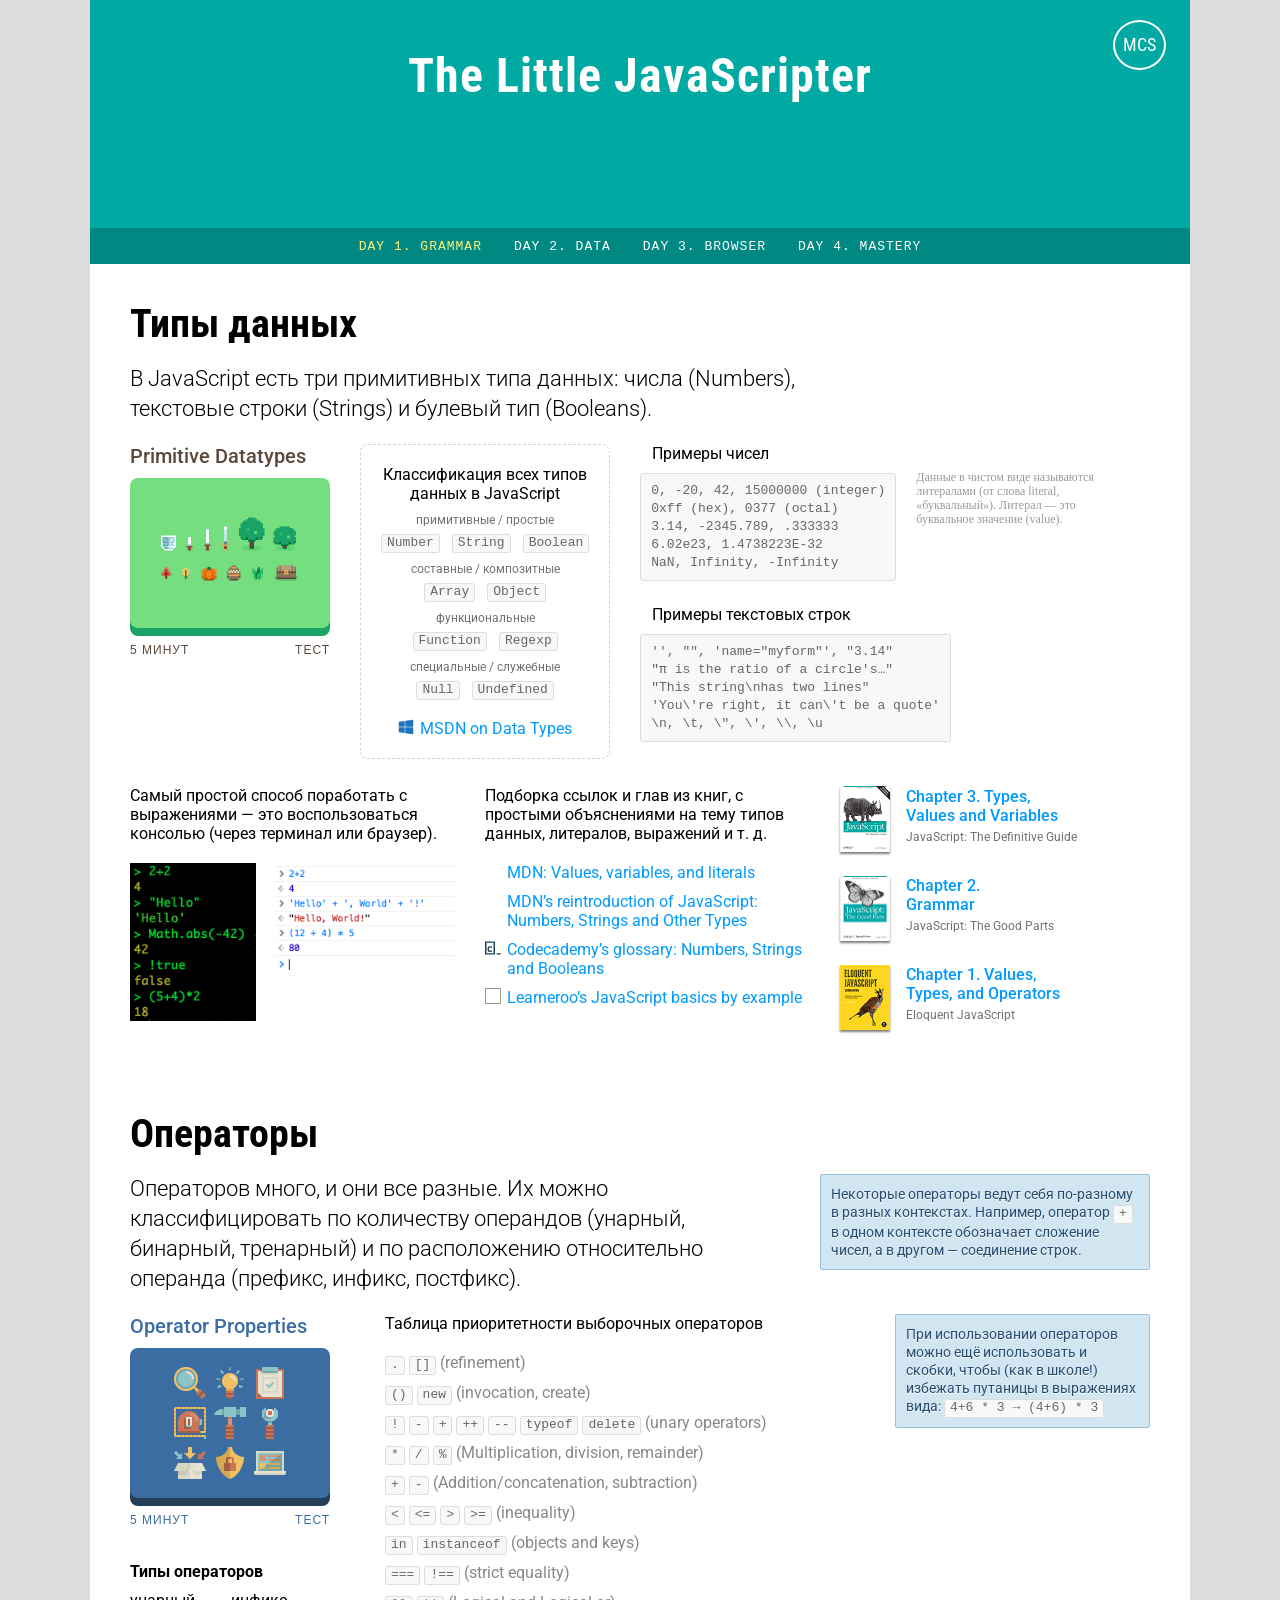
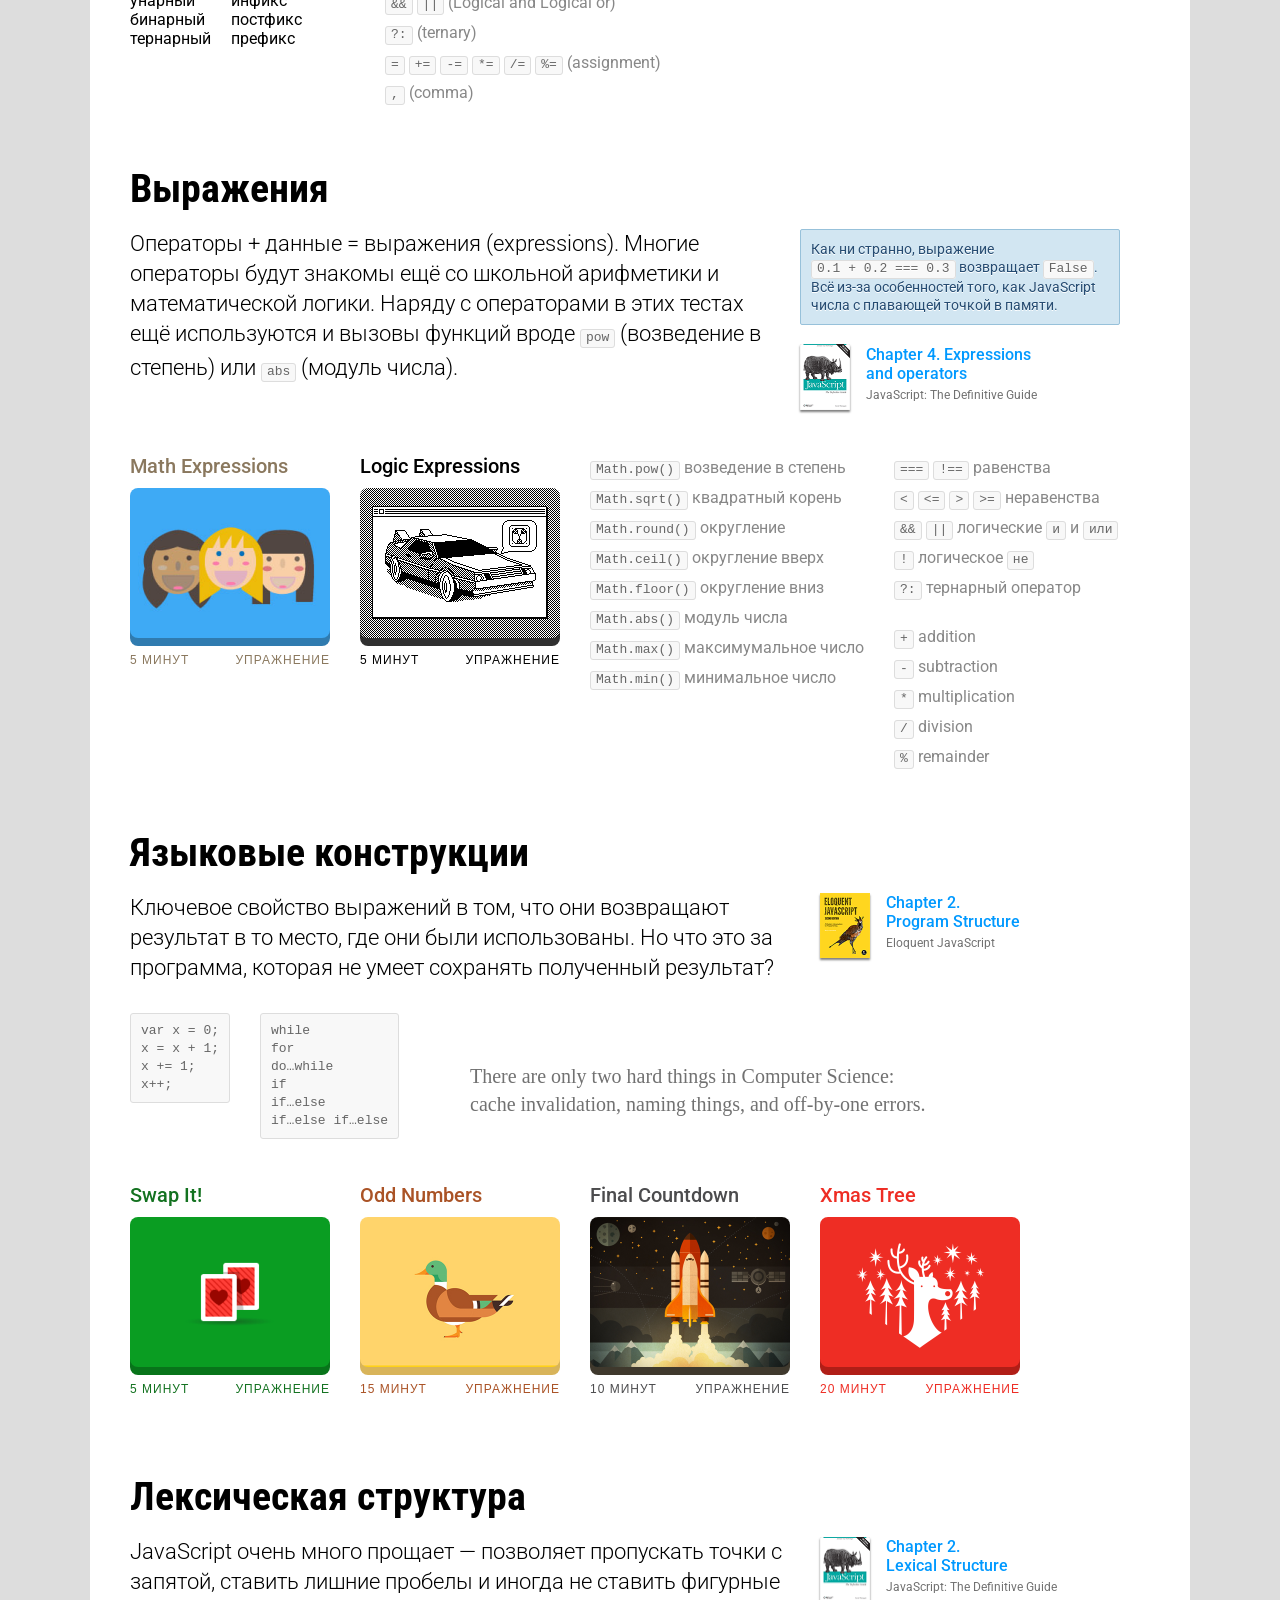
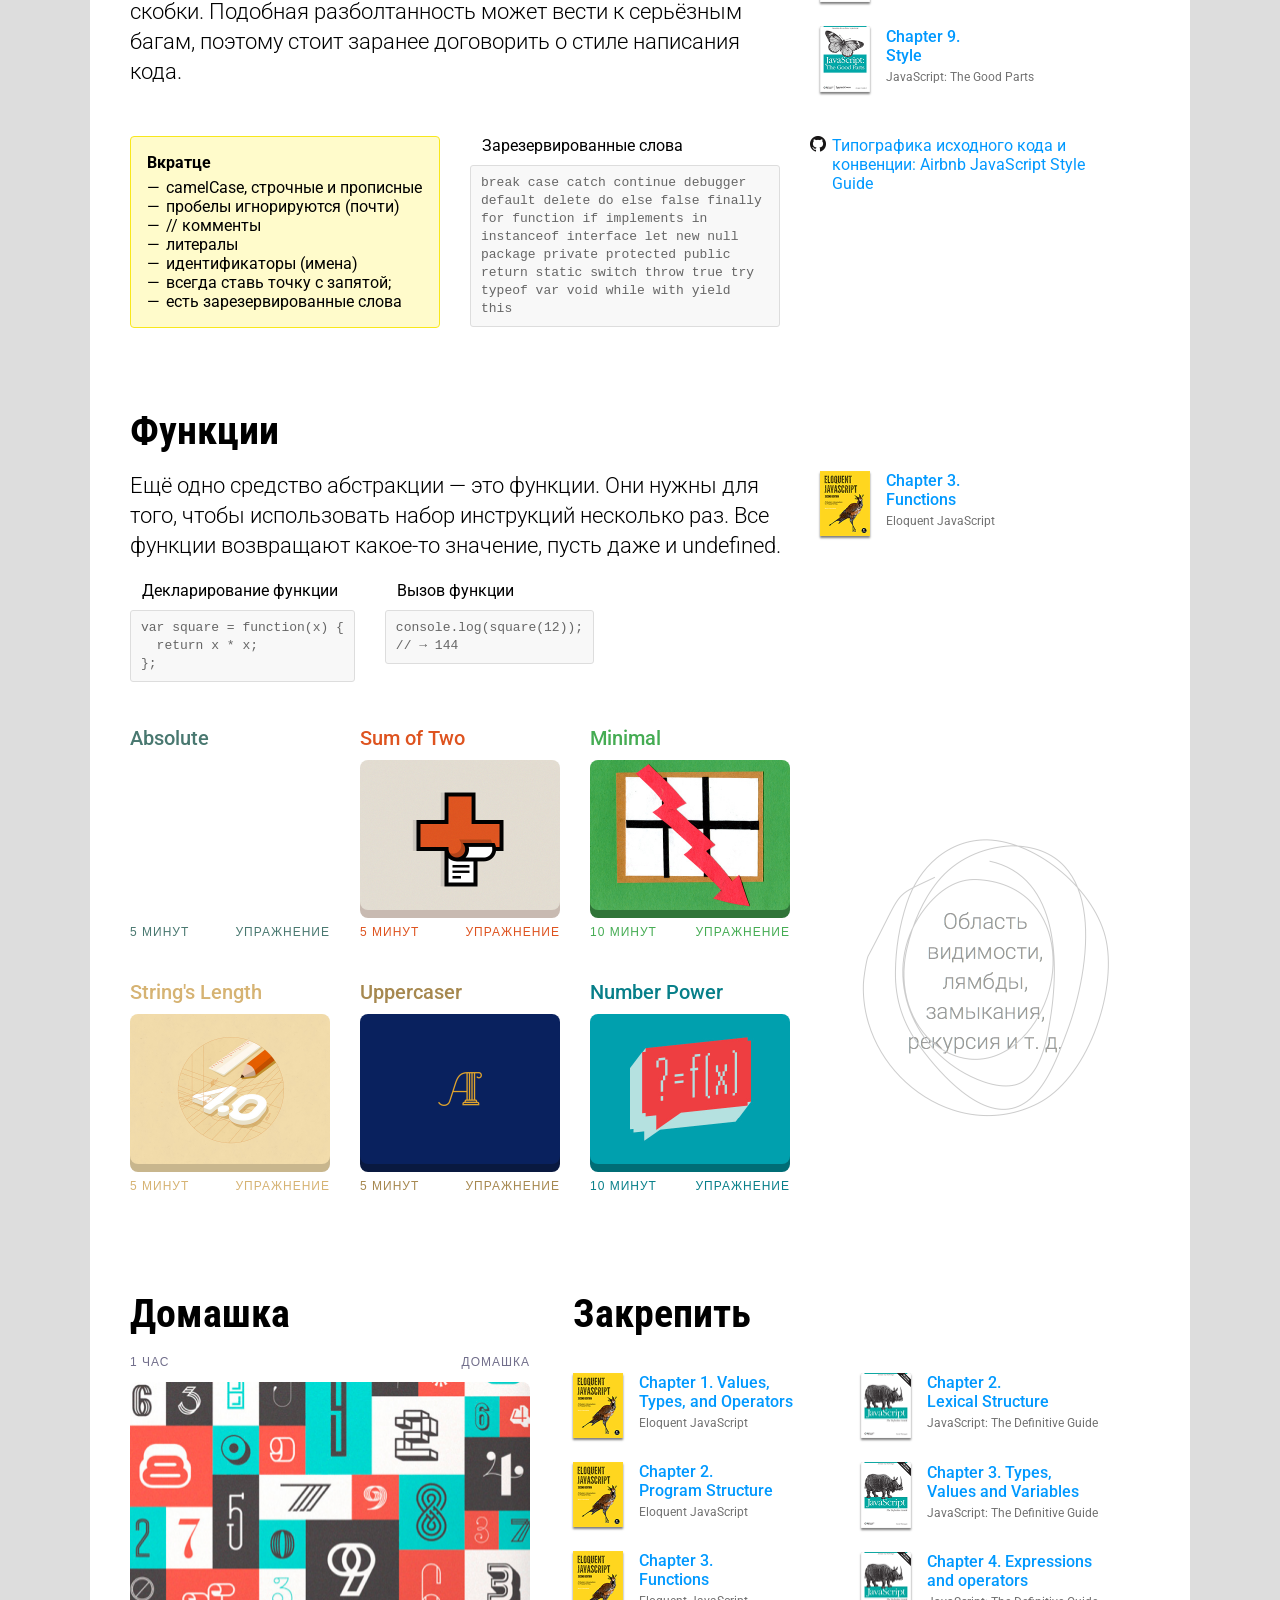
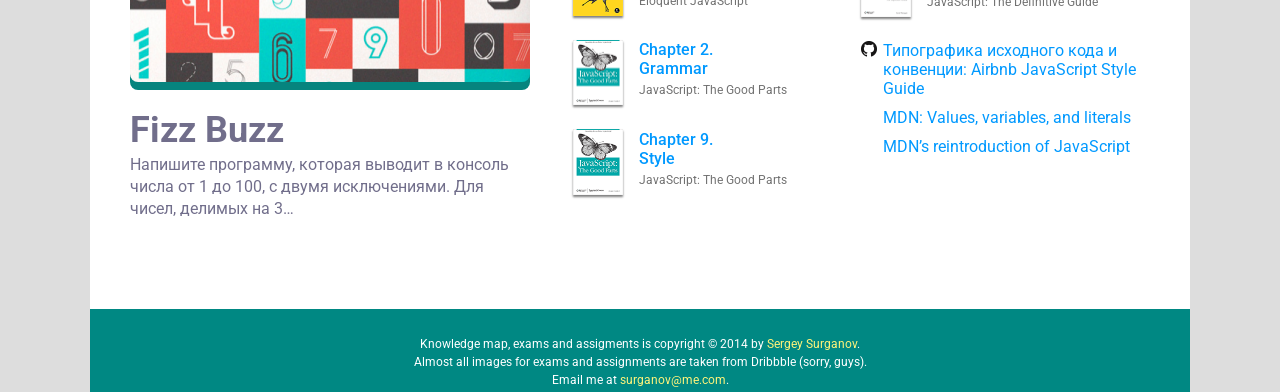
==== day1.html @ 8e21d02e "Restore The Little JavaScripter from the Wayback Machine Pages day1-day4 and links from the latest f" ====
<!DOCTYPE html><html><head><meta charset="utf-8"><title>Day 1. Grammar</title><link href="https://fonts.googleapis.com/css?family=Roboto:400,100,100italic,300,300italic,400italic,500italic,500,700,700italic,900,900italic&amp;subset=latin,cyrillic" rel="stylesheet" type="text/css"><link href="https://fonts.googleapis.com/css?family=Roboto+Condensed:700&amp;subset=latin,cyrillic" rel="stylesheet" type="text/css"><link rel="icon" type="image/png" href="images/favicon-32x32.png" sizes="32x32"><link rel="icon" type="image/png" href="images/favicon-16x16.png" sizes="16x16"><script src="javascripts/jquery-2.1.1.min.js"></script><script ></script><link rel="stylesheet" href="stylesheets/day.css"><link rel="stylesheet" href="stylesheets/day1.css"><link rel="stylesheet" href="stylesheets/restore.css"></head><body><header><div class="littlejs-logo littlejs-logo--text">The Little JavaScripter</div><a href="http://moscoding.ru" target="_blank"><span class="mcs-logo mcs-logo--text">MCS</span></a><nav><ul><li class="selected-day">Day 1. Grammar</li><li><a href="day2.html">Day 2. Data</a></li><li><a href="day3.html">Day 3. Browser</a></li><li><a href="day4.html">Day 4. Mastery</a></li></ul></nav></header><section><div class="flexrow"><div class="section-header">Типы данных</div></div><div class="flexrow"><div class="flex3 section-description">В JavaScript есть три примитивных типа данных: числа (Numbers), текстовые строки (Strings) и булевый тип (Booleans).</div><div class="flex1"></div></div><div class="flexrow"><div class="block"><div class="exam"><h1 style="color: #5B483B">Primitive Datatypes</h1><a ><img src="images/day1/exercises/primitive-datatypes.png" width="200" height="150" style="box-shadow: 0px 8px 0px 0px #1AA367;"/></a><div style="color: #5B483B" class="details"><div class="time">5 минут</div><div class="type">Тест</div></div></div></div><div class="block"><div class="chart"><h1>Классификация всех типов<br>данных в JavaScript</h1><h2>примитивные / простые</h2><ul><li><code>Number</code></li><li><code>String</code></li><li><code>Boolean</code></li></ul><h2>составные / композитные</h2><ul><li><code>Array</code></li><li><code>Object</code></li></ul><h2>функциональные</h2><ul><li><code>Function</code></li><li><code>Regexp</code></li></ul><h2>специальные / служебные</h2><ul><li><code>Null</code></li><li><code>Undefined</code></li></ul><div class="link"><a href="http://msdn.microsoft.com/en-us/library/ie/7wkd9z69(v=vs.94).aspx">MSDN on Data Types</a><img src="images/day1/msdn-favicon.png"/></div></div></div><div class="block literals"><div class="code"><h1>Примеры чисел</h1><pre lang="js">0, -20, 42, 15000000 (integer)
0xff (hex), 0377 (octal)
3.14, -2345.789, .333333
6.02e23, 1.4738223E-32
NaN, Infinity, -Infinity
</pre></div><div class="note">Данные в чистом виде называются литералами (от слова literal, «буквальный»). Литерал — это буквальное значение (value).</div><div class="code clear"><h1>Примеры текстовых строк</h1><pre lang="js">'', "", 'name="myform"', "3.14"
"π is the ratio of a circle's…"
"This string\nhas two lines"
'You\'re right, it can\'t be a quote'
\n, \t, \", \', \\, \u
</pre></div></div></div><div class="flexrow"><div class="flexblock images"><p>Самый простой способ поработать с выражениями — это воспользоваться консолью (через терминал или браузер).</p><img src="images/day1/console-and-terminal.png" alt="terminal" width="100%"></div><div class="flexblock links"><p>Подборка ссылок и глав из книг, с простыми объяснениями на тему типов данных, литералов, выражений и т. д.</p><ul><li><div class="link"><a href="https://developer.mozilla.org/en-US/docs/Web/JavaScript/Guide/Values,_variables,_and_literals">MDN: Values, variables, and literals</a><img /></div></li><li><div class="link"><a href="https://developer.mozilla.org/en-US/docs/Web/JavaScript/A_re-introduction_to_JavaScript">MDN’s reintroduction of JavaScript: Numbers, Strings and Other Types</a><img /></div></li><li><div class="link"><a href="http://www.codecademy.com/glossary/javascript">Codecademy’s glossary: Numbers, Strings and Booleans</a><img src="images/day1/codecademy-favicon.png"/></div></li><li><div class="link"><a href="https://www.learneroo.com/modules/64/nodes/350">Learneroo’s JavaScript basics by example</a><img src="images/no-favicon.png"/></div></li></ul></div><div class="flexblock"><div class="books"><div class="book"><div class="book-img"><img src="images/day1/definitive-guide.png" alt="JavaScript: The Definitive Guide" width="50"/></div><div class="book-details"><a href="https://www.oreilly.com/library/view/javascript-the-definitive/9781449393854/"><h1>Chapter 3. Types,<br>Values and Variables</h1></a><h2>JavaScript: The Definitive Guide</h2></div></div><div class="book"><div class="book-img"><img src="images/day1/good-parts.png" alt="JavaScript: The Good Parts" width="50"/></div><div class="book-details"><a href="https://www.oreilly.com/library/view/javascript-the-good/9780596517748/"><h1>Chapter 2.<br>Grammar</h1></a><h2>JavaScript: The Good Parts</h2></div></div><div class="book"><div class="book-img"><img src="images/day1/eloquent-javascript.png" alt="Eloquent JavaScript" width="50"/></div><div class="book-details"><a href="http://eloquentjavascript.net/01_values.html"><h1>Chapter 1. Values,<br>Types, and Operators</h1></a><h2>Eloquent JavaScript</h2></div></div></div></div></div></section><section><div class="flexrow"><div class="section-header">Операторы</div></div><div class="flexrow"><div class="flexblock flex2"><div class="section-description">Операторов много, и они все разные. Их можно классифицировать по количеству операндов (унарный, бинарный, тренарный) и по расположению относительно операнда (префикс, инфикс, постфикс).</div></div><div class="flex1"><div class="tip"><p>Некоторые операторы ведут себя по-разному в разных контекстах. Например, оператор <code>+</code>  в одном контексте обозначает сложение чисел, а в другом — соединение строк.</p></div></div></div><div class="flexrow"><div class="flex1"><div class="exam"><h1 style="color: #3C6DA2">Operator Properties</h1><a ><img src="images/day1/exercises/operator-properties.png" width="200" height="150" style="box-shadow: 0px 8px 0px 0px #253D58;"/></a><div style="color: #3C6DA2" class="details"><div class="time">5 минут</div><div class="type">Тест</div></div></div><div class="operators-types"><h1>Типы операторов</h1><ul><li>унарный</li><li>бинарный</li><li>тернарный</li></ul><ul><li>инфикс</li><li>постфикс</li><li>префикс</li></ul></div></div><div class="flex2"><div class="precedence-table"><h1>Таблица приоритетности выборочных операторов</h1><ul><li><code>.</code> <code>[]</code> (refinement)</li><li><code>()</code> <code>new</code> (invocation, create)</li><li><code>!</code> <code>-</code> <code>+</code> <code>++</code> <code>--</code> <code>typeof</code> <code>delete</code> (unary operators)</li><li><code>*</code> <code>/</code> <code>%</code> (Multiplication, division, remainder)</li><li><code>+</code> <code>-</code> (Addition/concatenation, subtraction)</li><li><code><</code> <code><=</code> <code>></code> <code>>=</code> (inequality)</li><li><code>in</code> <code>instanceof</code> (objects and keys)</li><li><code>===</code> <code>!==</code> (strict equality)</li><li><code>&&</code> <code>||</code> (Logical and Logical or)</li><li><code>?:</code> (ternary)</li><li><code>=</code> <code>+=</code> <code>-=</code> <code>*=</code> <code>/=</code> <code>%=</code> (assignment)</li><li><code>,</code> (comma)</li></ul></div></div><div class="flex1"><div class="tip"><p>При использовании операторов можно ещё использовать и скобки, чтобы (как в школе!) избежать путаницы в выражениях вида: <code>4+6 * 3 → (4+6) * 3</code></p></div></div></div></section><section><div class="flexrow"><div class="section-header">Выражения</div></div><div class="flexrow"><div class="flexblock flex2 section-description">Операторы + данные = выражения (expressions). Многие операторы будут знакомы ещё со школьной арифметики и математической логики. Наряду с операторами в этих тестах ещё используются и вызовы функций вроде <code>pow</code> (возведение в степень) или <code>abs</code> (модуль числа).</div><div class="flexblock flex1"><div class="tip"><p>Как ни странно, выражение <code>0.1 + 0.2 === 0.3</code> возвращает <code>False</code>. Всё из-за особенностей того, как JavaScript числа с плавающей точкой в памяти.</p></div><br><div class="book"><div class="book-img"><img src="images/day1/definitive-guide.png" alt="JavaScript: The Definitive Guide" width="50"/></div><div class="book-details"><a href="https://www.oreilly.com/library/view/javascript-the-definitive/9781449393854/"><h1>Chapter 4. Expressions<br>and operators</h1></a><h2>JavaScript: The Definitive Guide</h2></div></div></div></div><div class="flexrow"><div class="flexblock"><div class="flexrow"><div class="exam flexblock"><h1 style="color: #8A785E">Math Expressions</h1><a ><img src="images/day1/exercises/math-expressions.png" width="200" height="150" style="box-shadow: 0px 8px 0px 0px #307BAF;"/></a><div style="color: #8A785E" class="details"><div class="time">5 минут</div><div class="type">Упражнение</div></div></div><div class="exam"><h1 style="color: #000000">Logic Expressions</h1><a ><img src="images/day1/exercises/logic-expressions.jpg" width="200" height="150" style="box-shadow: 0px 8px 0px 0px #303030;"/></a><div style="color: #000000" class="details"><div class="time">5 минут</div><div class="type">Упражнение</div></div></div></div></div><div class="flexblock"><ul class="precedence-table"><li><code>Math.pow()</code> возведение в степень</li><li><code>Math.sqrt()</code> квадратный корень</li><li><code>Math.round()</code> округление</li><li><code>Math.ceil()</code> округление вверх</li><li><code>Math.floor()</code> округление вниз</li><li><code>Math.abs()</code> модуль числа</li><li><code>Math.max()</code> максимумальное число</li><li><code>Math.min()</code> минимальное число</li></ul></div><div class="flexblock"><ul class="precedence-table"><li><code>===</code> <code>!==</code> равенства</li><li><code><</code> <code><=</code> <code>></code> <code>>=</code> неравенства</li><li><code>&&</code> <code>||</code> логические <code>и</code> и <code>или</code> </li><li><code>!</code> логическое <code>не</code></li><li><code>?:</code> тернарный оператор</li></ul><br><ul class="precedence-table"><li><code>+</code> addition</li><li><code>-</code> subtraction</li><li><code>*</code> multiplication</li><li><code>/</code> division</li><li><code>%</code> remainder</li></ul></div></div></section><section><div class="flexrow"><div class="section-header">Языковые конструкции</div></div><div class="flexrow"><div class="flex2 flexblock section-description">Ключевое свойство выражений в том, что они возвращают результат в то место, где они были использованы. Но что это за программа, которая не умеет сохранять полученный результат?</div><div class="flex1"><div class="book"><div class="book-img"><img src="images/day1/eloquent-javascript.png" alt="Eloquent JavaScript" width="50"/></div><div class="book-details"><a href="http://eloquentjavascript.net/02_program_structure.html"><h1>Chapter 2.<br>Program Structure</h1></a><h2>Eloquent JavaScript</h2></div></div></div></div><div class="flexrow"><div class="flex2"><div class="code flexblock"><pre>var x = 0;
x = x + 1;
x += 1;
x++;
</pre></div><div class="code"><pre>while
for
do…while
if
if…else
if…else if…else
</pre></div></div><div class="flex3 flexcenter"><div class="quote"><p>There are only two hard things in Computer Science:<br>cache invalidation, naming things, and off-by-one errors.</p></div></div><div class="flex1"></div></div><div class="flexrow"><div class="exam flexblock"><h1 style="color: #137220">Swap It!</h1><a ><img src="images/day1/exercises/swap-it.png" width="200" height="150" style="box-shadow: 0px 8px 0px 0px #08741A;"/></a><div style="color: #137220" class="details"><div class="time">5 минут</div><div class="type">Упражнение</div></div></div><div class="exam flexblock"><h1 style="color: #AA5326">Odd Numbers</h1><a ><img src="images/day1/exercises/odd-numbers.jpg" width="200" height="150" style="box-shadow: 0px 8px 0px 0px #D8B45A;"/></a><div style="color: #AA5326" class="details"><div class="time">15 минут</div><div class="type">Упражнение</div></div></div><div class="exam flexblock"><h1 style="color: #4C4C4E">Final Countdown</h1><a ><img src="images/day1/exercises/final-countdown.png" width="200" height="150" style="box-shadow: 0px 8px 0px 0px #3F392D;"/></a><div style="color: #4C4C4E" class="details"><div class="time">10 минут</div><div class="type">Упражнение</div></div></div><div class="exam flexblock"><h1 style="color: #EE2D24">Xmas Tree</h1><a ><img src="images/day1/exercises/xmas.jpg" width="200" height="150" style="box-shadow: 0px 8px 0px 0px #B01E17;"/></a><div style="color: #EE2D24" class="details"><div class="time">20 минут</div><div class="type">Упражнение</div></div></div></div></section><section><div class="flexrow"><div class="section-header">Лексическая структура</div></div><div class="flexrow"><div class="flex2 flexblock section-description">JavaScript очень много прощает — позволяет пропускать точки с запятой, ставить лишние пробелы и иногда не ставить фигурные скобки. Подобная разболтанность может вести к серьёзным багам, поэтому стоит заранее договорить о стиле написания кода.</div><div class="flex1"><div class="book"><div class="book-img"><img src="images/day1/definitive-guide.png" alt="JavaScript: The Definitive Guide" width="50"/></div><div class="book-details"><a href="https://www.oreilly.com/library/view/javascript-the-definitive/9781449393854/"><h1>Chapter 2.<br>Lexical Structure</h1></a><h2>JavaScript: The Definitive Guide</h2></div></div><div class="book"><div class="book-img"><img src="images/day1/good-parts.png" alt="JavaScript: The Good Parts" width="50"/></div><div class="book-details"><a href="https://www.oreilly.com/library/view/javascript-the-good/9780596517748/"><h1>Chapter 9.<br>Style</h1></a><h2>JavaScript: The Good Parts</h2></div></div></div></div><div class="flexrow"><div class="flex1 flexblock"><div class="yellow-note"><h1>Вкратце</h1><ul><li>camelCase, строчные и прописные</li><li>пробелы игнорируются (почти)</li><li>// комменты</li><li>литералы</li><li>идентификаторы (имена)</li><li>всегда ставь точку с запятой;</li><li>есть зарезервированные слова</li></ul></div></div><div class="flex1 flexblock code"><h1>Зарезервированные слова</h1><pre class="codewrap">break case catch continue debugger default delete
do else false finally for function if implements
in instanceof interface let new null package private
protected public return static switch throw true
try typeof var void while with yield this
</pre></div><div class="flex1 flexblock"><div class="link"><a href="https://github.com/airbnb/javascript">Типографика исходного кода и конвенции: Airbnb JavaScript Style Guide</a><img src="images/day1/github-favicon.png"/></div></div></div></section><section><div class="flexrow"><div class="section-header">Функции</div></div><div class="flexrow"><div class="flex2 flexblock section-description">Ещё одно средство абстракции — это функции. Они нужны для того, чтобы использовать набор инструкций несколько раз. Все функции возвращают какое-то значение, пусть даже и undefined.</div><div class="flex1"><div class="book"><div class="book-img"><img src="images/day1/eloquent-javascript.png" alt="Eloquent JavaScript" width="50"/></div><div class="book-details"><a href="http://eloquentjavascript.net/03_functions.html"><h1>Chapter 3.<br>Functions</h1></a><h2>Eloquent JavaScript</h2></div></div></div></div><div class="flexrow"><div class="code flexblock"><h1>Декларирование функции</h1><pre>var square = function(x) {
  return x * x;
};
</pre></div><div class="code"><h1>Вызов функции</h1><pre>console.log(square(12));
// → 144
</pre></div></div><div class="flexrow"><div class="flex2"><div class="flexrow"><div class="exam flexblock"><h1 style="color: #497870">Absolute</h1><a ><img  width="200" height="150" style="box-shadow: 0px 8px 0px 0px #478D81;"/></a><div style="color: #497870" class="details"><div class="time">5 минут</div><div class="type">Упражнение</div></div></div><div class="exam flexblock"><h1 style="color: #DE531F">Sum of Two</h1><a ><img src="images/day1/exercises/sum-of-two.png" width="200" height="150" style="box-shadow: 0px 8px 0px 0px #C8BAB1;"/></a><div style="color: #DE531F" class="details"><div class="time">5 минут</div><div class="type">Упражнение</div></div></div><div class="exam flexblock"><h1 style="color: #45AC53">Minimal</h1><a ><img src="images/day1/exercises/minimal.png" width="200" height="150" style="box-shadow: 0px 8px 0px 0px #307438;"/></a><div style="color: #45AC53" class="details"><div class="time">10 минут</div><div class="type">Упражнение</div></div></div></div><div class="flexrow"><div class="exam flexblock"><h1 style="color: #D6B373">String's Length</h1><a ><img src="images/day1/exercises/string-length.png" width="200" height="150" style="box-shadow: 0px 8px 0px 0px #C8B68D;"/></a><div style="color: #D6B373" class="details"><div class="time">5 минут</div><div class="type">Упражнение</div></div></div><div class="exam flexblock"><h1 style="color: #A6884F">Uppercaser</h1><a ><img src="images/day1/exercises/uppercaser.png" width="200" height="150" style="box-shadow: 0px 8px 0px 0px #091940;"/></a><div style="color: #A6884F" class="details"><div class="time">5 минут</div><div class="type">Упражнение</div></div></div><div class="exam flexblock"><h1 style="color: #077F89">Number Power</h1><a ><img src="images/day1/exercises/number-power.jpg" width="200" height="150" style="box-shadow: 0px 8px 0px 0px #006D76;"/></a><div style="color: #077F89" class="details"><div class="time">10 минут</div><div class="type">Упражнение</div></div></div></div></div><div style="text-align: center;" class="flex1 flexcenter"><img src="images/day1/functions-advanced.png" width="247"></div></div></section><section><div class="flexrow"><div class="flex5 flexblock"><div class="flexrow section-header">Домашка</div><div class="homework"><div style="color: #716E8B" class="details"><div class="time">1 час</div><div class="type">Домашка</div></div><a ><img src="images/day1/exercises/fizz-buzz.png" width="400" height="300" style="box-shadow: 0px 8px 0px 0px #06847E;"/></a><h1 style="color: #716E8B">Fizz Buzz</h1><p style="color: #716E8B">Напишите программу, которая выводит в консоль числа от 1 до 100, с двумя исключениями. Для чисел, делимых на 3…</p></div></div><div class="flex7"><div class="flexrow section-header">Закрепить</div><br><div class="flexrow"><div class="flex1"><div class="book"><div class="book-img"><img src="images/day1/eloquent-javascript.png" alt="Eloquent JavaScript" width="50"/></div><div class="book-details"><a href="http://eloquentjavascript.net/01_values.html"><h1>Chapter 1. Values,<br>Types, and Operators</h1></a><h2>Eloquent JavaScript</h2></div></div><div class="book"><div class="book-img"><img src="images/day1/eloquent-javascript.png" alt="Eloquent JavaScript" width="50"/></div><div class="book-details"><a href="http://eloquentjavascript.net/02_program_structure.html"><h1>Chapter 2.<br>Program Structure</h1></a><h2>Eloquent JavaScript</h2></div></div><div class="book"><div class="book-img"><img src="images/day1/eloquent-javascript.png" alt="Eloquent JavaScript" width="50"/></div><div class="book-details"><a href="http://eloquentjavascript.net/03_functions.html"><h1>Chapter 3.<br>Functions</h1></a><h2>Eloquent JavaScript</h2></div></div><div class="book"><div class="book-img"><img src="images/day1/good-parts.png" alt="JavaScript: The Good Parts" width="50"/></div><div class="book-details"><a href="https://www.oreilly.com/library/view/javascript-the-good/9780596517748/"><h1>Chapter 2.<br>Grammar</h1></a><h2>JavaScript: The Good Parts</h2></div></div><div class="book"><div class="book-img"><img src="images/day1/good-parts.png" alt="JavaScript: The Good Parts" width="50"/></div><div class="book-details"><a href="https://www.oreilly.com/library/view/javascript-the-good/9780596517748/"><h1>Chapter 9.<br>Style</h1></a><h2>JavaScript: The Good Parts</h2></div></div></div><div class="flex1"><div class="book"><div class="book-img"><img src="images/day1/definitive-guide.png" alt="JavaScript: The Definitive Guide" width="50"/></div><div class="book-details"><a href="https://www.oreilly.com/library/view/javascript-the-definitive/9781449393854/"><h1>Chapter 2.<br>Lexical Structure</h1></a><h2>JavaScript: The Definitive Guide</h2></div></div><div class="book"><div class="book-img"><img src="images/day1/definitive-guide.png" alt="JavaScript: The Definitive Guide" width="50"/></div><div class="book-details"><a href="https://www.oreilly.com/library/view/javascript-the-definitive/9781449393854/"><h1>Chapter 3. Types,<br>Values and Variables</h1></a><h2>JavaScript: The Definitive Guide</h2></div></div><div class="book"><div class="book-img"><img src="images/day1/definitive-guide.png" alt="JavaScript: The Definitive Guide" width="50"/></div><div class="book-details"><a href="https://www.oreilly.com/library/view/javascript-the-definitive/9781449393854/"><h1>Chapter 4. Expressions<br>and operators</h1></a><h2>JavaScript: The Definitive Guide</h2></div></div><div class="link"><a href="https://github.com/airbnb/javascript">Типографика исходного кода и конвенции: Airbnb JavaScript Style Guide</a><img src="images/day1/github-favicon.png"/></div><div class="link"><a href="https://developer.mozilla.org/en-US/docs/Web/JavaScript/Guide/Values,_variables,_and_literals">MDN: Values, variables, and literals</a><img /></div><div class="link"><a href="https://developer.mozilla.org/en-US/docs/Web/JavaScript/A_re-introduction_to_JavaScript">MDN’s reintroduction of JavaScript</a><img /></div></div></div></div></div></section><br><footer><p>Knowledge map, exams and assigments is copyright © 2014 by <a href="http://surganov.com">Sergey Surganov</a>.<br>Almost all images for exams and assignments are taken from Dribbble (sorry, guys).<br>Email me at <a href="mailto:surganov@me.com">surganov@me.com</a>.</p></footer></body></html>
---- stylesheets/day.css ----
*{margin:0;padding:0}html{background-color:#DDDDDD}body{font-family:Roboto,sans-serif;font-size:16px;width:1100px;margin:auto;background-color:white}ul{list-style:none}div,header,nav,section{box-sizing:border-box}pre,code{font-family:'Menlo',monospace;font-size:12px}pre{line-height:18px;word-wrap:break-word}h1,h2,h2{font-weight:normal;font-size:inherit}a{color:#0099FF;text-decoration:none}a:hover{color:steelblue}header{background-color:#00A9A2;width:100%;height:264px;text-align:center;position:relative}nav{position:absolute;bottom:0;width:100%;height:36px;background-color:#008883;text-align:center;padding-top:7px}nav a{color:white}nav a:hover{color:yellow}nav li.selected-day{color:#FFF47B}nav li{display:inline;margin-left:16px;margin-right:16px;font-family:'Menlo',monospace;color:#CCC;font-size:13px;line-height:17px;text-transform:uppercase;letter-spacing:1px}.mcs-logo{position:absolute;right:20px;top:20px}.littlejs-logo{margin-top:40px}footer{width:100%;background-color:#008883;color:white;font-size:12px;line-height:18px;margin-top:30px;height:80px;text-align:center;padding-top:26px}footer p{width:600px;margin-left:auto;margin-right:auto}footer a{color:#FFF47B}footer a:hover{color:blue}code{padding:0px 5px 2px;border:1px solid #dddddd;-webkit-border-radius:3px;-moz-border-radius:3px;border-radius:3px;-moz-background-clip:padding;-webkit-background-clip:padding-box;background-clip:padding-box;font-family:'Menlo',monospace;font-size:13px;color:#666666;background:#f8f8f8;white-space:nowrap}.code{float:left;margin-bottom:10px}.code h1{margin-left:12px}.codewrap{white-space:normal}pre{padding:8px 10px 8px;margin:10px 0;border:1px solid #dddddd;-webkit-border-radius:3px;-moz-border-radius:3px;border-radius:3px;-moz-background-clip:padding;-webkit-background-clip:padding-box;background-clip:padding-box;font-family:'Menlo',monospace;font-size:13px;color:#666666;-webkit-font-smoothing:inherit;overflow:auto;background:#f8f8f8;display:inline-block}section{padding-left:40px;padding-right:40px}.clear{clear:both}.block{max-width:500px;margin-right:30px;float:left}.row{width:100%;clear:both}.section-header{font-family:'Roboto Condensed',sans-serif;font-weight:700;font-size:40px;color:#000000;line-height:40px;margin-top:40px}.section-description{font-weight:300;font-size:22px;color:#000000;line-height:30px}.exam{width:200px;margin-bottom:20px}.exam h1{font-weight:500;font-size:20px;color:#5B483B;line-height:24px;margin-bottom:10px}.exam img:hover{opacity:0.9}.exam .details{font-family:Menlo,sans-serif;font-size:12px;line-height:16px;text-transform:uppercase;color:#5B483B;letter-spacing:1px;height:20px;padding-top:10px}.exam .time{float:left}.exam .type{float:right}.exam img{border-radius:8px;background:#FAFAFA;-moz-box-shadow:0px 8px 0px 0px #1AA367;box-shadow:0px 8px 0px 0px #1AA367}.homework{width:400px;margin-bottom:20px;line-height:22px}.homework h1{font-weight:bold;font-size:36px;color:#5B483B;line-height:24px;margin-top:30px;margin-bottom:12px}.homework img:hover{opacity:0.9}.homework .details{font-family:Menlo,sans-serif;font-size:12px;line-height:16px;text-transform:uppercase;color:#5B483B;letter-spacing:1px;height:20px;margin-bottom:8px}.homework .time{float:left}.homework .type{float:right}.homework img{border-radius:8px;background:#FAFAFA;-moz-box-shadow:0px 8px 0px 0px #1AA367;box-shadow:0px 8px 0px 0px #1AA367}.link{position:relative;padding-left:22px;margin-bottom:10px;display:inline-block}.link img{position:absolute;top:0px;left:0px;width:16px}.book-img{width:50px}.book img{-moz-box-shadow:0 2px 2px 0 rgba(0,0,0,0.5);box-shadow:0 2px 2px 0 rgba(0,0,0,0.5)}.book-details{margin-left:16px;width:230px;-webkit-align-self:flex-end;padding-bottom:12px}.book-details h1{font-weight:500;font-size:16px;line-height:19px}.book-details h2{font-weight:400;font-size:12px;color:#717171;line-height:14px;margin-top:5px}.book{width:280px;display:-webkit-flex;margin-bottom:20px}.tip{border-radius:2px;background:#D2E6F2;border:1px solid #97C1DA;padding:10px}.tip p{font-size:14px;color:#264C72;line-height:18px;text-shadow:0px 1px 0px #FFFFFF}.flex1{-webkit-flex:1}.flex2{-webkit-flex:2}.flex3{-webkit-flex:3}.flex4{-webkit-flex:4}.flex5{-webkit-flex:5}.flex6{-webkit-flex:6}.flex7{-webkit-flex:7}.quote{font-family:IowanOldStyle-Italic,serif;font-size:20px;color:#717171;line-height:28px}.quote:before{content:"";background-image:url(../images/quote.png);background-repeat:no-repeat;background-size:19px 14px;display:block;width:19px;height:14px;position:relative;left:-30px;top:10px}.quote-author{font-family:IowanOldStyle-Roman,serif;font-size:16px;text-align:right;text-transform:uppercase;line-height:22px;letter-spacing:2px}.flexrow{width:100%;display:-webkit-flex;margin-bottom:20px}.flexblock{margin-right:30px}.flexblock.images{-webkit-flex:5;-moz-box-flex:5}.flexblock.links{-webkit-flex:5;-moz-box-flex:5}.flexblock.links p{margin-bottom:20px}.flexblock.images p{width:320px;margin-bottom:20px}.flexblock.books{-webkit-flex:3;-moz-box-flex:3;margin-right:0px}.flexcenter{-webkit-align-self:center}.yellow-note{border-radius:4px;padding:16px;background:#FFFBCB;border:1px solid #F8E71C;max-width:400px}.yellow-note h1{font-weight:bold;padding-bottom:6px}.yellow-note ul{list-style:none;margin-left:0;padding-left:1.2em;text-indent:-1.2em}.yellow-note li:before{content:"—";display:block;float:left;width:1.2em}.flexcolumns{width:100%;display:-webkit-flex;margin-bottom:20px;-webkit-flex-direction:column;-webkit-flex-wrap:wrap}.flexcolumns>div{-webkit-flex-grow:1}
---- stylesheets/day1.css ----
.chart{border-radius:8px;border:1px dashed #D3D3D3;display:inline-block;padding:20px;text-align:center}.chart h1{font-size:16px;color:#000000;line-height:19px}.chart li{display:inline;margin-right:12px}.chart ul{margin-bottom:12px}.chart ul li:last-child{margin-right:0}.chart h2{margin-top:10px;margin-bottom:4px;font-size:12px;color:#717171;line-height:14px}.chart .link{margin-top:10px;margin-bottom:0}.note{width:200px;float:left;position:relative;top:26px;left:20px;font-family:'Comic Sans MS','Marker Felt',serif;font-size:12px;color:#999999;line-height:14px}.statements-examples{-webkit-flex-wrap:wrap;-webkit-flex-direction:column}.precedence-table h1{margin-bottom:16px}.precedence-table li{line-height:28px;color:#888}.operators-types{margin-top:40px}.operators-types h1{font-weight:bold;margin-bottom:10px}.operators-types ul{float:left;margin-right:20px}
---- stylesheets/restore.css ----
/* Added during the 2026 restoration from the Wayback Machine: stand-ins for lost assets. */
.littlejs-logo--text{display:inline-block;margin-top:48px;font-family:'Roboto Condensed',sans-serif;font-weight:700;font-size:48px;line-height:56px;color:#fff;letter-spacing:1px}
.mcs-logo--text{position:absolute;top:20px;right:24px;font-family:'Roboto Condensed',sans-serif;font-size:18px;line-height:18px;color:#fff;border:2px solid #fff;border-radius:50%;padding:14px 8px}
a:not([href]){cursor:default}
img:not([src]){visibility:hidden}
.list{max-width:720px;margin:0 auto;padding:40px 16px;font-family:'Roboto',sans-serif;font-size:16px;line-height:26px;color:#222}
.list h1{font-family:'Roboto Condensed',sans-serif;font-size:28px;line-height:32px;margin:32px 0 12px}
.list ul{list-style:none;padding:0;margin:0}
.list a{color:#00A9A2}
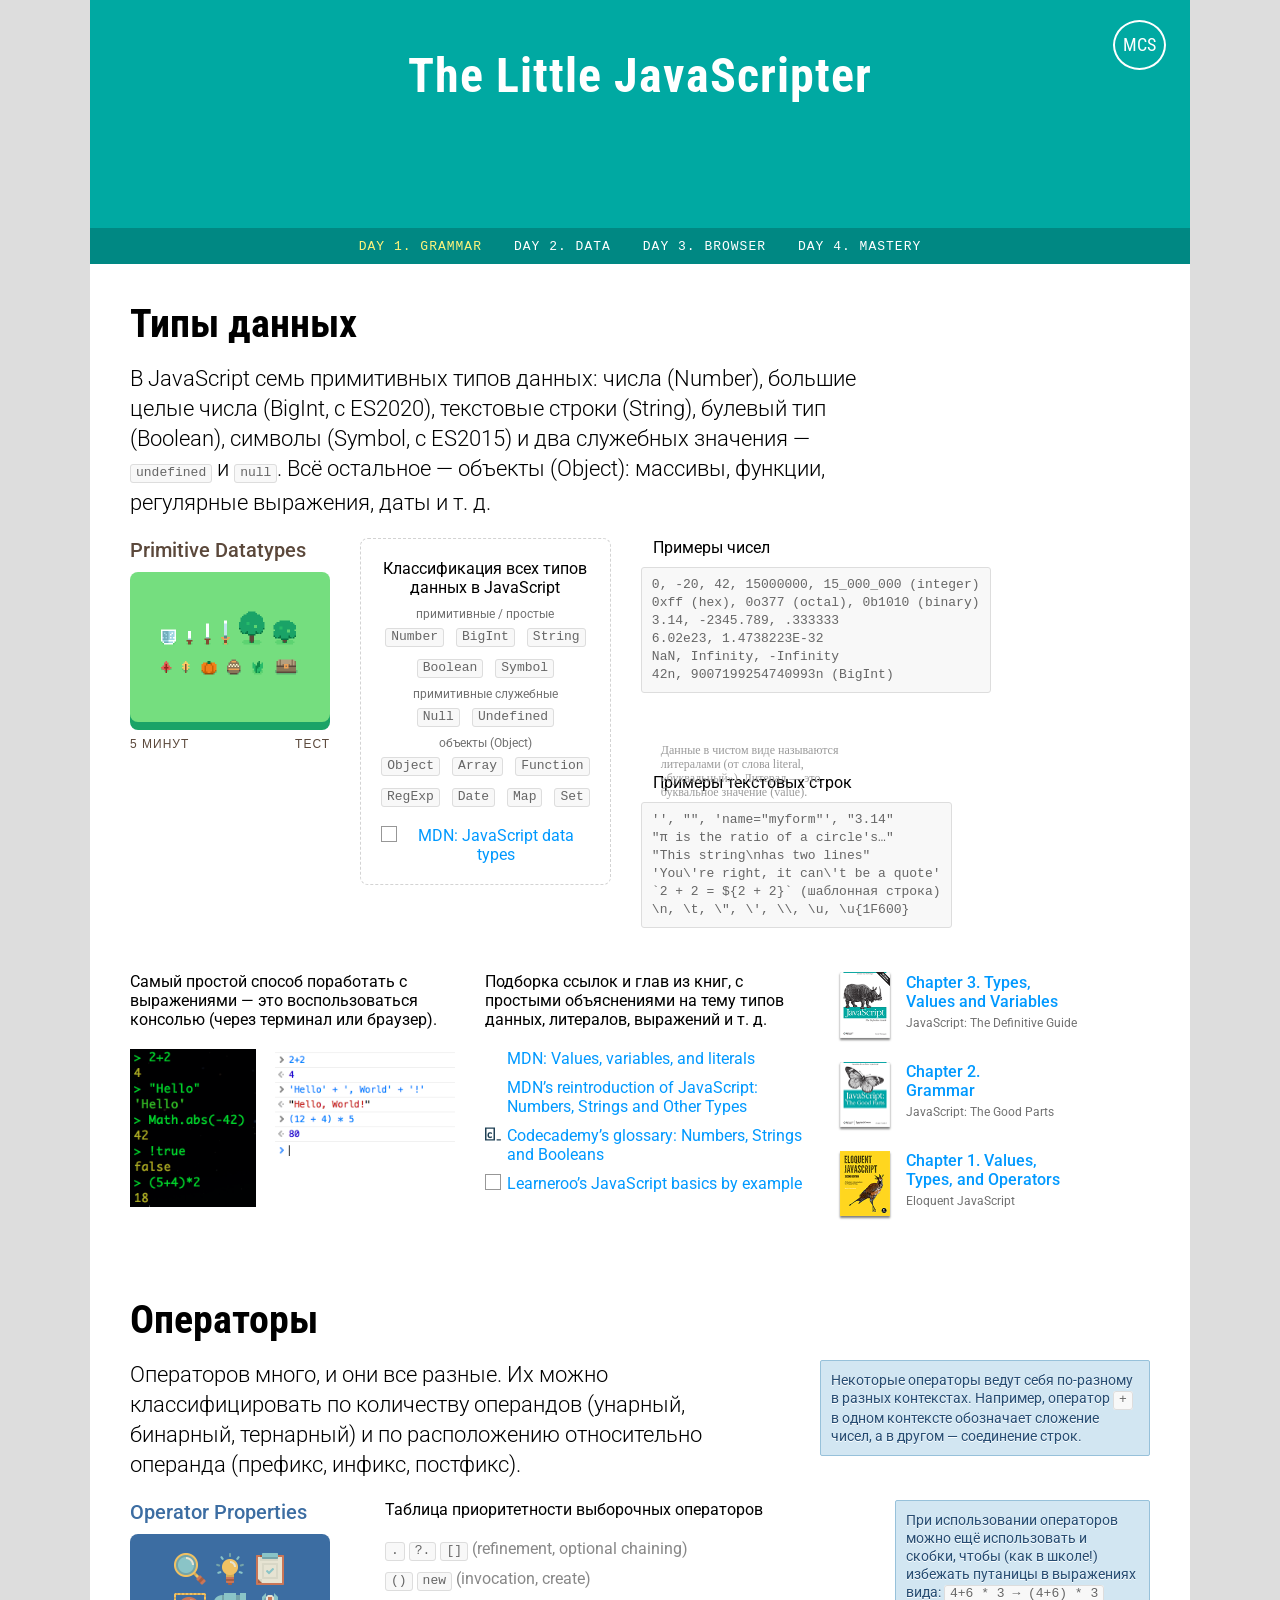
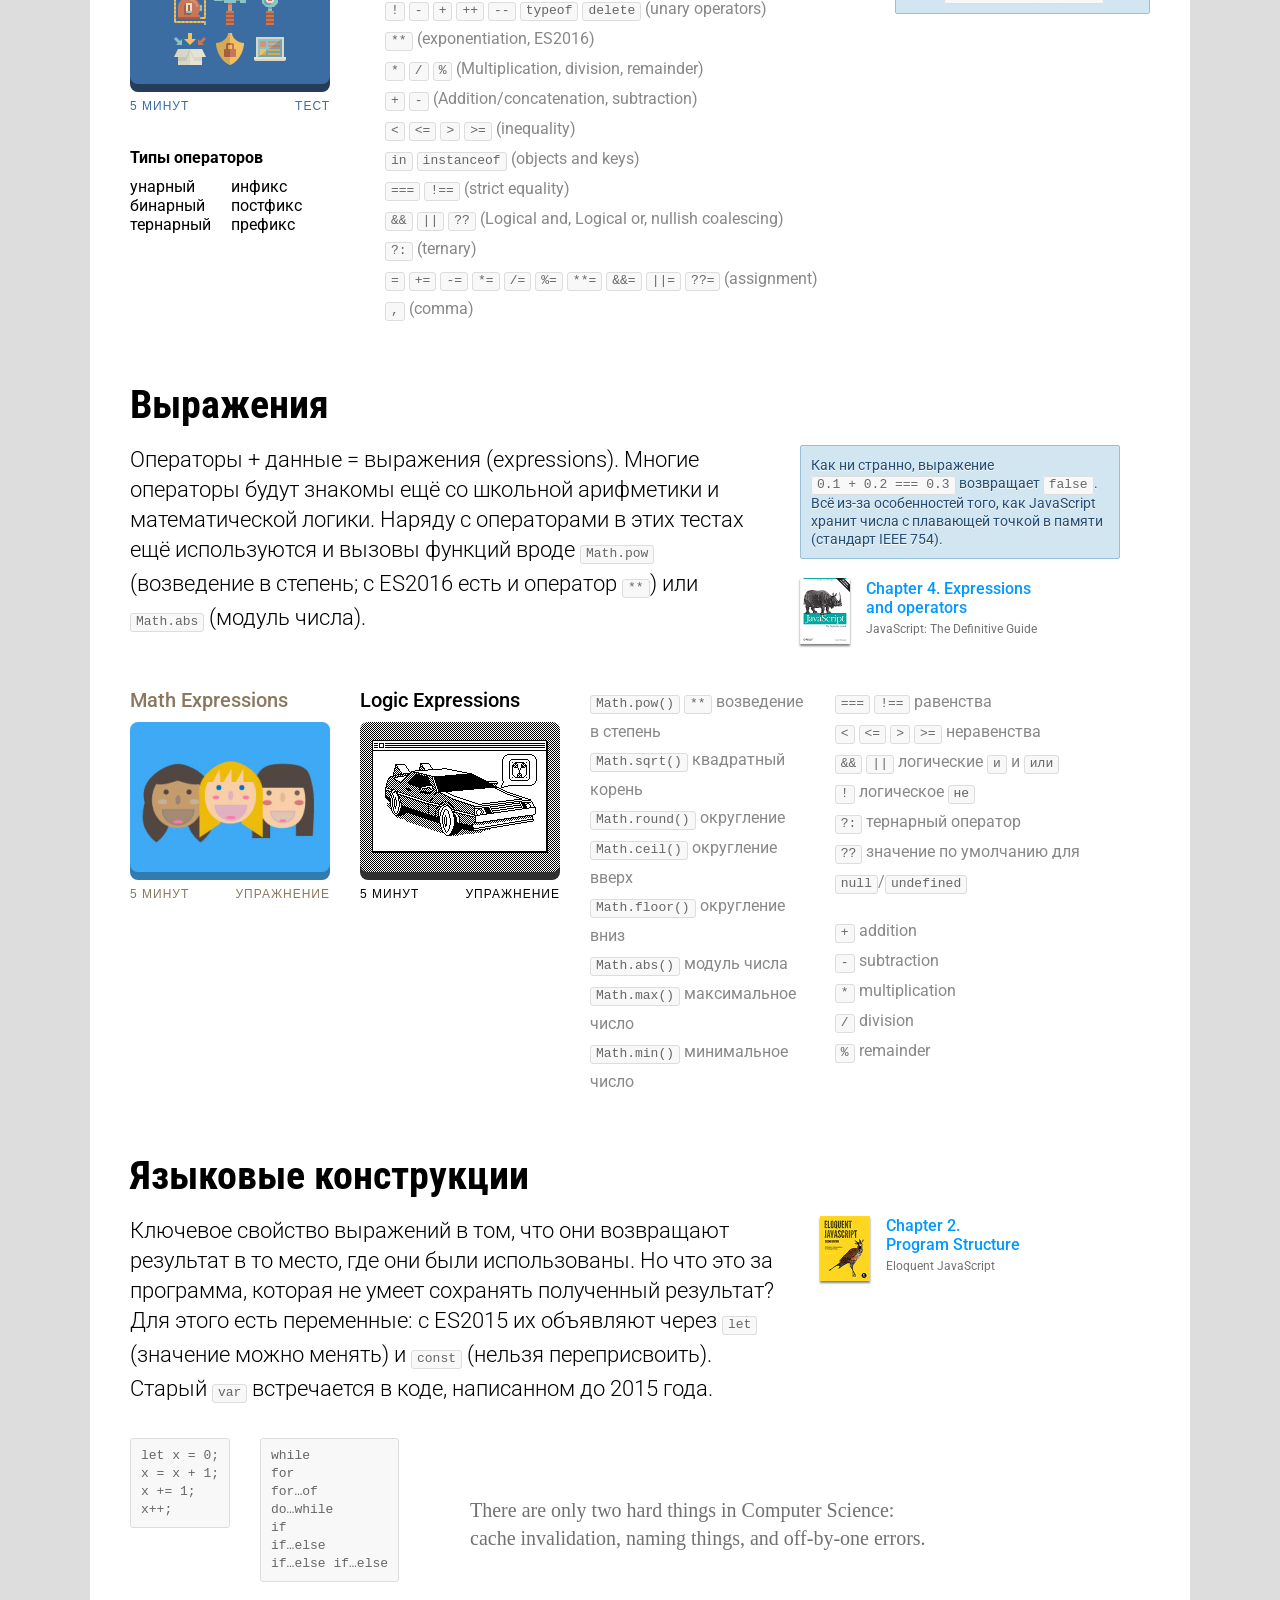
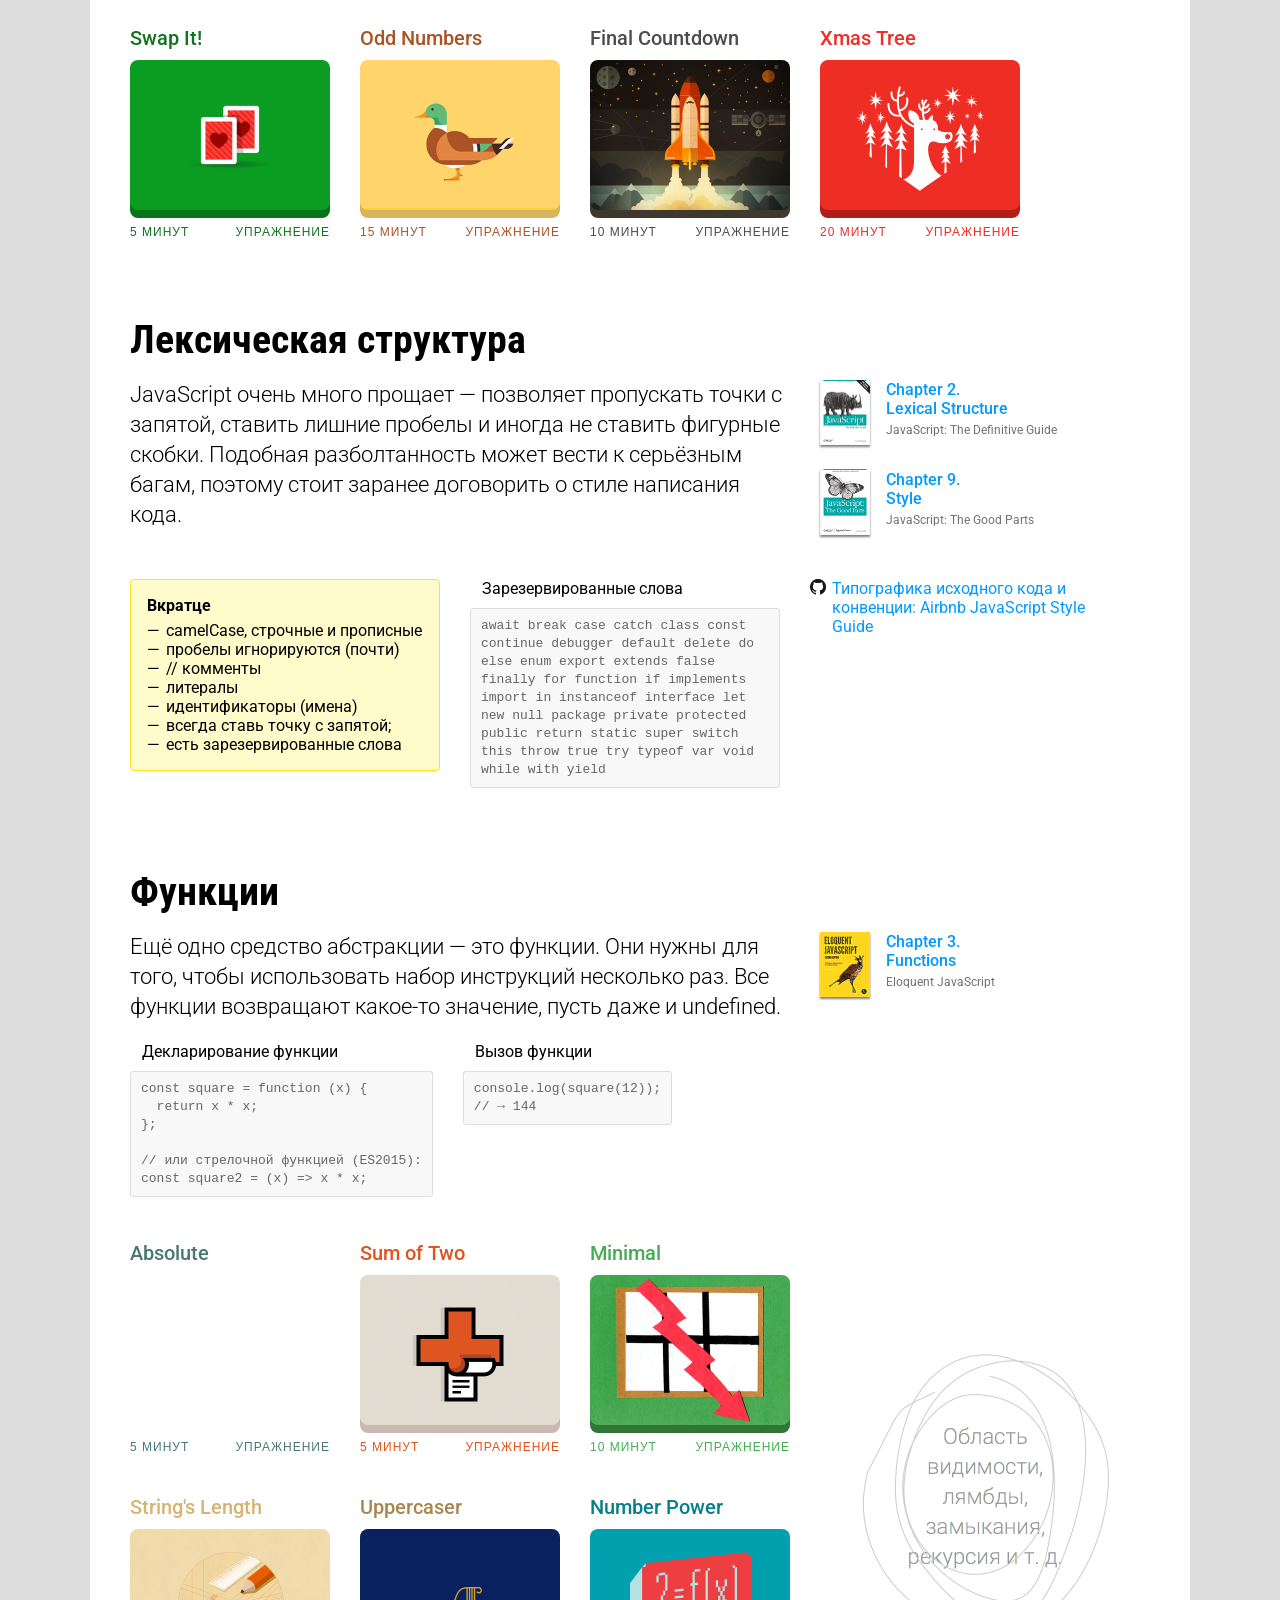
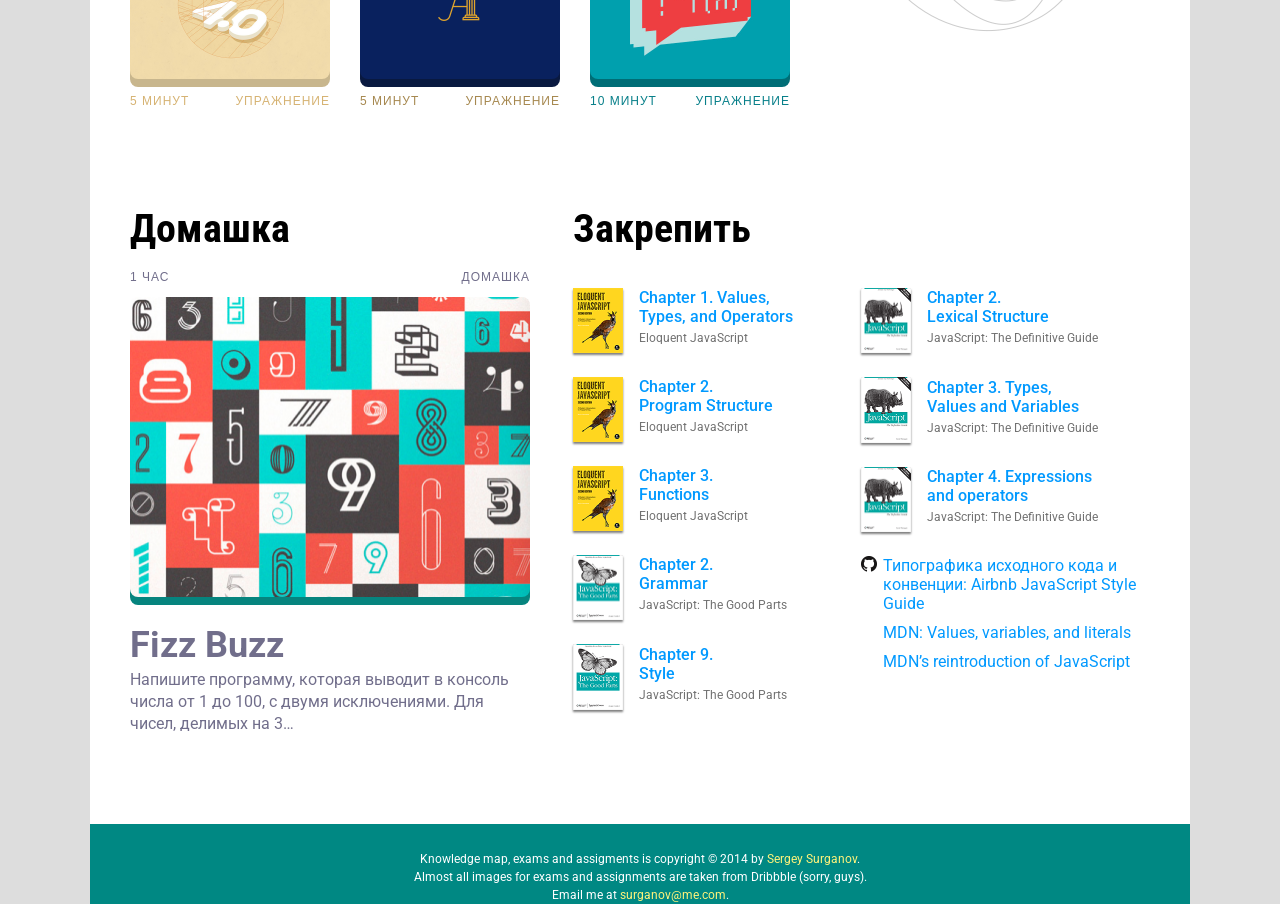
==== commit dd9330f8: "Rewrite lost exercises and quiz, update content for modern ECMAScript - Day 1 and day 2 exercises wr" ====
--- a/day1.html
+++ b/day1.html
@@ -1,31 +1,38 @@
-<!DOCTYPE html><html><head><meta charset="utf-8"><title>Day 1. Grammar</title><link href="https://fonts.googleapis.com/css?family=Roboto:400,100,100italic,300,300italic,400italic,500italic,500,700,700italic,900,900italic&amp;subset=latin,cyrillic" rel="stylesheet" type="text/css"><link href="https://fonts.googleapis.com/css?family=Roboto+Condensed:700&amp;subset=latin,cyrillic" rel="stylesheet" type="text/css"><link rel="icon" type="image/png" href="images/favicon-32x32.png" sizes="32x32"><link rel="icon" type="image/png" href="images/favicon-16x16.png" sizes="16x16"><script src="javascripts/jquery-2.1.1.min.js"></script><script ></script><link rel="stylesheet" href="stylesheets/day.css"><link rel="stylesheet" href="stylesheets/day1.css"><link rel="stylesheet" href="stylesheets/restore.css"></head><body><header><div class="littlejs-logo littlejs-logo--text">The Little JavaScripter</div><a href="http://moscoding.ru" target="_blank"><span class="mcs-logo mcs-logo--text">MCS</span></a><nav><ul><li class="selected-day">Day 1. Grammar</li><li><a href="day2.html">Day 2. Data</a></li><li><a href="day3.html">Day 3. Browser</a></li><li><a href="day4.html">Day 4. Mastery</a></li></ul></nav></header><section><div class="flexrow"><div class="section-header">Типы данных</div></div><div class="flexrow"><div class="flex3 section-description">В JavaScript есть три примитивных типа данных: числа (Numbers), текстовые строки (Strings) и булевый тип (Booleans).</div><div class="flex1"></div></div><div class="flexrow"><div class="block"><div class="exam"><h1 style="color: #5B483B">Primitive Datatypes</h1><a ><img src="images/day1/exercises/primitive-datatypes.png" width="200" height="150" style="box-shadow: 0px 8px 0px 0px #1AA367;"/></a><div style="color: #5B483B" class="details"><div class="time">5 минут</div><div class="type">Тест</div></div></div></div><div class="block"><div class="chart"><h1>Классификация всех типов<br>данных в JavaScript</h1><h2>примитивные / простые</h2><ul><li><code>Number</code></li><li><code>String</code></li><li><code>Boolean</code></li></ul><h2>составные / композитные</h2><ul><li><code>Array</code></li><li><code>Object</code></li></ul><h2>функциональные</h2><ul><li><code>Function</code></li><li><code>Regexp</code></li></ul><h2>специальные / служебные</h2><ul><li><code>Null</code></li><li><code>Undefined</code></li></ul><div class="link"><a href="http://msdn.microsoft.com/en-us/library/ie/7wkd9z69(v=vs.94).aspx">MSDN on Data Types</a><img src="images/day1/msdn-favicon.png"/></div></div></div><div class="block literals"><div class="code"><h1>Примеры чисел</h1><pre lang="js">0, -20, 42, 15000000 (integer)
-0xff (hex), 0377 (octal)
+<!DOCTYPE html><html><head><meta charset="utf-8"><title>Day 1. Grammar</title><link href="https://fonts.googleapis.com/css?family=Roboto:400,100,100italic,300,300italic,400italic,500italic,500,700,700italic,900,900italic&amp;subset=latin,cyrillic" rel="stylesheet" type="text/css"><link href="https://fonts.googleapis.com/css?family=Roboto+Condensed:700&amp;subset=latin,cyrillic" rel="stylesheet" type="text/css"><link rel="icon" type="image/png" href="images/favicon-32x32.png" sizes="32x32"><link rel="icon" type="image/png" href="images/favicon-16x16.png" sizes="16x16"><script src="javascripts/jquery-2.1.1.min.js"></script><script ></script><link rel="stylesheet" href="stylesheets/day.css"><link rel="stylesheet" href="stylesheets/day1.css"><link rel="stylesheet" href="stylesheets/restore.css"></head><body><header><div class="littlejs-logo littlejs-logo--text">The Little JavaScripter</div><a href="http://moscoding.ru" target="_blank"><span class="mcs-logo mcs-logo--text">MCS</span></a><nav><ul><li class="selected-day">Day 1. Grammar</li><li><a href="day2.html">Day 2. Data</a></li><li><a href="day3.html">Day 3. Browser</a></li><li><a href="day4.html">Day 4. Mastery</a></li></ul></nav></header><section><div class="flexrow"><div class="section-header">Типы данных</div></div><div class="flexrow"><div class="flex3 section-description">В JavaScript семь примитивных типов данных: числа (Number), большие целые числа (BigInt, с ES2020), текстовые строки (String), булевый тип (Boolean), символы (Symbol, с ES2015) и два служебных значения — <code>undefined</code> и <code>null</code>. Всё остальное — объекты (Object): массивы, функции, регулярные выражения, даты и т.&nbsp;д.</div><div class="flex1"></div></div><div class="flexrow"><div class="block"><div class="exam"><h1 style="color: #5B483B">Primitive Datatypes</h1><a href="exam/types/index.html"><img src="images/day1/exercises/primitive-datatypes.png" width="200" height="150" style="box-shadow: 0px 8px 0px 0px #1AA367;"/></a><div style="color: #5B483B" class="details"><div class="time">5 минут</div><div class="type">Тест</div></div></div></div><div class="block"><div class="chart"><h1>Классификация всех типов<br>данных в JavaScript</h1><h2>примитивные / простые</h2><ul><li><code>Number</code></li><li><code>BigInt</code></li><li><code>String</code></li></ul><ul><li><code>Boolean</code></li><li><code>Symbol</code></li></ul><h2>примитивные служебные</h2><ul><li><code>Null</code></li><li><code>Undefined</code></li></ul><h2>объекты (Object)</h2><ul><li><code>Object</code></li><li><code>Array</code></li><li><code>Function</code></li></ul><ul><li><code>RegExp</code></li><li><code>Date</code></li><li><code>Map</code></li><li><code>Set</code></li></ul><div class="link"><a href="https://developer.mozilla.org/en-US/docs/Web/JavaScript/Data_structures">MDN: JavaScript data types</a><img src="images/no-favicon.png"/></div></div></div><div class="block literals"><div class="code"><h1>Примеры чисел</h1><pre lang="js">0, -20, 42, 15000000, 15_000_000 (integer)
+0xff (hex), 0o377 (octal), 0b1010 (binary)
 3.14, -2345.789, .333333
 6.02e23, 1.4738223E-32
 NaN, Infinity, -Infinity
+42n, 9007199254740993n (BigInt)
 </pre></div><div class="note">Данные в чистом виде называются литералами (от слова literal, «буквальный»). Литерал — это буквальное значение (value).</div><div class="code clear"><h1>Примеры текстовых строк</h1><pre lang="js">'', "", 'name="myform"', "3.14"
 "π is the ratio of a circle's…"
 "This string\nhas two lines"
 'You\'re right, it can\'t be a quote'
-\n, \t, \", \', \\, \u
-</pre></div></div></div><div class="flexrow"><div class="flexblock images"><p>Самый простой способ поработать с выражениями — это воспользоваться консолью (через терминал или браузер).</p><img src="images/day1/console-and-terminal.png" alt="terminal" width="100%"></div><div class="flexblock links"><p>Подборка ссылок и глав из книг, с простыми объяснениями на тему типов данных, литералов, выражений и т. д.</p><ul><li><div class="link"><a href="https://developer.mozilla.org/en-US/docs/Web/JavaScript/Guide/Values,_variables,_and_literals">MDN: Values, variables, and literals</a><img /></div></li><li><div class="link"><a href="https://developer.mozilla.org/en-US/docs/Web/JavaScript/A_re-introduction_to_JavaScript">MDN’s reintroduction of JavaScript: Numbers, Strings and Other Types</a><img /></div></li><li><div class="link"><a href="http://www.codecademy.com/glossary/javascript">Codecademy’s glossary: Numbers, Strings and Booleans</a><img src="images/day1/codecademy-favicon.png"/></div></li><li><div class="link"><a href="https://www.learneroo.com/modules/64/nodes/350">Learneroo’s JavaScript basics by example</a><img src="images/no-favicon.png"/></div></li></ul></div><div class="flexblock"><div class="books"><div class="book"><div class="book-img"><img src="images/day1/definitive-guide.png" alt="JavaScript: The Definitive Guide" width="50"/></div><div class="book-details"><a href="https://www.oreilly.com/library/view/javascript-the-definitive/9781449393854/"><h1>Chapter 3. Types,<br>Values and Variables</h1></a><h2>JavaScript: The Definitive Guide</h2></div></div><div class="book"><div class="book-img"><img src="images/day1/good-parts.png" alt="JavaScript: The Good Parts" width="50"/></div><div class="book-details"><a href="https://www.oreilly.com/library/view/javascript-the-good/9780596517748/"><h1>Chapter 2.<br>Grammar</h1></a><h2>JavaScript: The Good Parts</h2></div></div><div class="book"><div class="book-img"><img src="images/day1/eloquent-javascript.png" alt="Eloquent JavaScript" width="50"/></div><div class="book-details"><a href="http://eloquentjavascript.net/01_values.html"><h1>Chapter 1. Values,<br>Types, and Operators</h1></a><h2>Eloquent JavaScript</h2></div></div></div></div></div></section><section><div class="flexrow"><div class="section-header">Операторы</div></div><div class="flexrow"><div class="flexblock flex2"><div class="section-description">Операторов много, и они все разные. Их можно классифицировать по количеству операндов (унарный, бинарный, тренарный) и по расположению относительно операнда (префикс, инфикс, постфикс).</div></div><div class="flex1"><div class="tip"><p>Некоторые операторы ведут себя по-разному в разных контекстах. Например, оператор <code>+</code>  в одном контексте обозначает сложение чисел, а в другом — соединение строк.</p></div></div></div><div class="flexrow"><div class="flex1"><div class="exam"><h1 style="color: #3C6DA2">Operator Properties</h1><a ><img src="images/day1/exercises/operator-properties.png" width="200" height="150" style="box-shadow: 0px 8px 0px 0px #253D58;"/></a><div style="color: #3C6DA2" class="details"><div class="time">5 минут</div><div class="type">Тест</div></div></div><div class="operators-types"><h1>Типы операторов</h1><ul><li>унарный</li><li>бинарный</li><li>тернарный</li></ul><ul><li>инфикс</li><li>постфикс</li><li>префикс</li></ul></div></div><div class="flex2"><div class="precedence-table"><h1>Таблица приоритетности выборочных операторов</h1><ul><li><code>.</code> <code>[]</code> (refinement)</li><li><code>()</code> <code>new</code> (invocation, create)</li><li><code>!</code> <code>-</code> <code>+</code> <code>++</code> <code>--</code> <code>typeof</code> <code>delete</code> (unary operators)</li><li><code>*</code> <code>/</code> <code>%</code> (Multiplication, division, remainder)</li><li><code>+</code> <code>-</code> (Addition/concatenation, subtraction)</li><li><code><</code> <code><=</code> <code>></code> <code>>=</code> (inequality)</li><li><code>in</code> <code>instanceof</code> (objects and keys)</li><li><code>===</code> <code>!==</code> (strict equality)</li><li><code>&&</code> <code>||</code> (Logical and Logical or)</li><li><code>?:</code> (ternary)</li><li><code>=</code> <code>+=</code> <code>-=</code> <code>*=</code> <code>/=</code> <code>%=</code> (assignment)</li><li><code>,</code> (comma)</li></ul></div></div><div class="flex1"><div class="tip"><p>При использовании операторов можно ещё использовать и скобки, чтобы (как в школе!) избежать путаницы в выражениях вида: <code>4+6 * 3 → (4+6) * 3</code></p></div></div></div></section><section><div class="flexrow"><div class="section-header">Выражения</div></div><div class="flexrow"><div class="flexblock flex2 section-description">Операторы + данные = выражения (expressions). Многие операторы будут знакомы ещё со школьной арифметики и математической логики. Наряду с операторами в этих тестах ещё используются и вызовы функций вроде <code>pow</code> (возведение в степень) или <code>abs</code> (модуль числа).</div><div class="flexblock flex1"><div class="tip"><p>Как ни странно, выражение <code>0.1 + 0.2 === 0.3</code> возвращает <code>False</code>. Всё из-за особенностей того, как JavaScript числа с плавающей точкой в памяти.</p></div><br><div class="book"><div class="book-img"><img src="images/day1/definitive-guide.png" alt="JavaScript: The Definitive Guide" width="50"/></div><div class="book-details"><a href="https://www.oreilly.com/library/view/javascript-the-definitive/9781449393854/"><h1>Chapter 4. Expressions<br>and operators</h1></a><h2>JavaScript: The Definitive Guide</h2></div></div></div></div><div class="flexrow"><div class="flexblock"><div class="flexrow"><div class="exam flexblock"><h1 style="color: #8A785E">Math Expressions</h1><a ><img src="images/day1/exercises/math-expressions.png" width="200" height="150" style="box-shadow: 0px 8px 0px 0px #307BAF;"/></a><div style="color: #8A785E" class="details"><div class="time">5 минут</div><div class="type">Упражнение</div></div></div><div class="exam"><h1 style="color: #000000">Logic Expressions</h1><a ><img src="images/day1/exercises/logic-expressions.jpg" width="200" height="150" style="box-shadow: 0px 8px 0px 0px #303030;"/></a><div style="color: #000000" class="details"><div class="time">5 минут</div><div class="type">Упражнение</div></div></div></div></div><div class="flexblock"><ul class="precedence-table"><li><code>Math.pow()</code> возведение в степень</li><li><code>Math.sqrt()</code> квадратный корень</li><li><code>Math.round()</code> округление</li><li><code>Math.ceil()</code> округление вверх</li><li><code>Math.floor()</code> округление вниз</li><li><code>Math.abs()</code> модуль числа</li><li><code>Math.max()</code> максимумальное число</li><li><code>Math.min()</code> минимальное число</li></ul></div><div class="flexblock"><ul class="precedence-table"><li><code>===</code> <code>!==</code> равенства</li><li><code><</code> <code><=</code> <code>></code> <code>>=</code> неравенства</li><li><code>&&</code> <code>||</code> логические <code>и</code> и <code>или</code> </li><li><code>!</code> логическое <code>не</code></li><li><code>?:</code> тернарный оператор</li></ul><br><ul class="precedence-table"><li><code>+</code> addition</li><li><code>-</code> subtraction</li><li><code>*</code> multiplication</li><li><code>/</code> division</li><li><code>%</code> remainder</li></ul></div></div></section><section><div class="flexrow"><div class="section-header">Языковые конструкции</div></div><div class="flexrow"><div class="flex2 flexblock section-description">Ключевое свойство выражений в том, что они возвращают результат в то место, где они были использованы. Но что это за программа, которая не умеет сохранять полученный результат?</div><div class="flex1"><div class="book"><div class="book-img"><img src="images/day1/eloquent-javascript.png" alt="Eloquent JavaScript" width="50"/></div><div class="book-details"><a href="http://eloquentjavascript.net/02_program_structure.html"><h1>Chapter 2.<br>Program Structure</h1></a><h2>Eloquent JavaScript</h2></div></div></div></div><div class="flexrow"><div class="flex2"><div class="code flexblock"><pre>var x = 0;
+`2 + 2 = ${2 + 2}` (шаблонная строка)
+\n, \t, \", \', \\, \u, \u{1F600}
+</pre></div></div></div><div class="flexrow"><div class="flexblock images"><p>Самый простой способ поработать с выражениями — это воспользоваться консолью (через терминал или браузер).</p><img src="images/day1/console-and-terminal.png" alt="terminal" width="100%"></div><div class="flexblock links"><p>Подборка ссылок и глав из книг, с простыми объяснениями на тему типов данных, литералов, выражений и т. д.</p><ul><li><div class="link"><a href="https://developer.mozilla.org/en-US/docs/Web/JavaScript/Guide/Values,_variables,_and_literals">MDN: Values, variables, and literals</a><img /></div></li><li><div class="link"><a href="https://developer.mozilla.org/en-US/docs/Web/JavaScript/A_re-introduction_to_JavaScript">MDN’s reintroduction of JavaScript: Numbers, Strings and Other Types</a><img /></div></li><li><div class="link"><a href="http://www.codecademy.com/glossary/javascript">Codecademy’s glossary: Numbers, Strings and Booleans</a><img src="images/day1/codecademy-favicon.png"/></div></li><li><div class="link"><a href="https://www.learneroo.com/modules/64/nodes/350">Learneroo’s JavaScript basics by example</a><img src="images/no-favicon.png"/></div></li></ul></div><div class="flexblock"><div class="books"><div class="book"><div class="book-img"><img src="images/day1/definitive-guide.png" alt="JavaScript: The Definitive Guide" width="50"/></div><div class="book-details"><a href="https://www.oreilly.com/library/view/javascript-the-definitive/9781449393854/"><h1>Chapter 3. Types,<br>Values and Variables</h1></a><h2>JavaScript: The Definitive Guide</h2></div></div><div class="book"><div class="book-img"><img src="images/day1/good-parts.png" alt="JavaScript: The Good Parts" width="50"/></div><div class="book-details"><a href="https://www.oreilly.com/library/view/javascript-the-good/9780596517748/"><h1>Chapter 2.<br>Grammar</h1></a><h2>JavaScript: The Good Parts</h2></div></div><div class="book"><div class="book-img"><img src="images/day1/eloquent-javascript.png" alt="Eloquent JavaScript" width="50"/></div><div class="book-details"><a href="http://eloquentjavascript.net/01_values.html"><h1>Chapter 1. Values,<br>Types, and Operators</h1></a><h2>Eloquent JavaScript</h2></div></div></div></div></div></section><section><div class="flexrow"><div class="section-header">Операторы</div></div><div class="flexrow"><div class="flexblock flex2"><div class="section-description">Операторов много, и они все разные. Их можно классифицировать по количеству операндов (унарный, бинарный, тернарный) и по расположению относительно операнда (префикс, инфикс, постфикс).</div></div><div class="flex1"><div class="tip"><p>Некоторые операторы ведут себя по-разному в разных контекстах. Например, оператор <code>+</code>  в одном контексте обозначает сложение чисел, а в другом — соединение строк.</p></div></div></div><div class="flexrow"><div class="flex1"><div class="exam"><h1 style="color: #3C6DA2">Operator Properties</h1><a href="files/day1/exercises/exams/operator-properties.js"><img src="images/day1/exercises/operator-properties.png" width="200" height="150" style="box-shadow: 0px 8px 0px 0px #253D58;"/></a><div style="color: #3C6DA2" class="details"><div class="time">5 минут</div><div class="type">Тест</div></div></div><div class="operators-types"><h1>Типы операторов</h1><ul><li>унарный</li><li>бинарный</li><li>тернарный</li></ul><ul><li>инфикс</li><li>постфикс</li><li>префикс</li></ul></div></div><div class="flex2"><div class="precedence-table"><h1>Таблица приоритетности выборочных операторов</h1><ul><li><code>.</code> <code>?.</code> <code>[]</code> (refinement, optional chaining)</li><li><code>()</code> <code>new</code> (invocation, create)</li><li><code>!</code> <code>-</code> <code>+</code> <code>++</code> <code>--</code> <code>typeof</code> <code>delete</code> (unary operators)</li><li><code>**</code> (exponentiation, ES2016)</li><li><code>*</code> <code>/</code> <code>%</code> (Multiplication, division, remainder)</li><li><code>+</code> <code>-</code> (Addition/concatenation, subtraction)</li><li><code><</code> <code><=</code> <code>></code> <code>>=</code> (inequality)</li><li><code>in</code> <code>instanceof</code> (objects and keys)</li><li><code>===</code> <code>!==</code> (strict equality)</li><li><code>&&</code> <code>||</code> <code>??</code> (Logical and, Logical or, nullish coalescing)</li><li><code>?:</code> (ternary)</li><li><code>=</code> <code>+=</code> <code>-=</code> <code>*=</code> <code>/=</code> <code>%=</code> <code>**=</code> <code>&&=</code> <code>||=</code> <code>??=</code> (assignment)</li><li><code>,</code> (comma)</li></ul></div></div><div class="flex1"><div class="tip"><p>При использовании операторов можно ещё использовать и скобки, чтобы (как в школе!) избежать путаницы в выражениях вида: <code>4+6 * 3 → (4+6) * 3</code></p></div></div></div></section><section><div class="flexrow"><div class="section-header">Выражения</div></div><div class="flexrow"><div class="flexblock flex2 section-description">Операторы + данные = выражения (expressions). Многие операторы будут знакомы ещё со школьной арифметики и математической логики. Наряду с операторами в этих тестах ещё используются и вызовы функций вроде <code>Math.pow</code> (возведение в степень; с ES2016 есть и оператор <code>**</code>) или <code>Math.abs</code> (модуль числа).</div><div class="flexblock flex1"><div class="tip"><p>Как ни странно, выражение <code>0.1 + 0.2 === 0.3</code> возвращает <code>false</code>. Всё из-за особенностей того, как JavaScript хранит числа с плавающей точкой в памяти (стандарт IEEE&nbsp;754).</p></div><br><div class="book"><div class="book-img"><img src="images/day1/definitive-guide.png" alt="JavaScript: The Definitive Guide" width="50"/></div><div class="book-details"><a href="https://www.oreilly.com/library/view/javascript-the-definitive/9781449393854/"><h1>Chapter 4. Expressions<br>and operators</h1></a><h2>JavaScript: The Definitive Guide</h2></div></div></div></div><div class="flexrow"><div class="flexblock"><div class="flexrow"><div class="exam flexblock"><h1 style="color: #8A785E">Math Expressions</h1><a href="files/day1/exercises/math-expressions.js"><img src="images/day1/exercises/math-expressions.png" width="200" height="150" style="box-shadow: 0px 8px 0px 0px #307BAF;"/></a><div style="color: #8A785E" class="details"><div class="time">5 минут</div><div class="type">Упражнение</div></div></div><div class="exam"><h1 style="color: #000000">Logic Expressions</h1><a href="files/day1/exercises/logic-expressions.js"><img src="images/day1/exercises/logic-expressions.jpg" width="200" height="150" style="box-shadow: 0px 8px 0px 0px #303030;"/></a><div style="color: #000000" class="details"><div class="time">5 минут</div><div class="type">Упражнение</div></div></div></div></div><div class="flexblock"><ul class="precedence-table"><li><code>Math.pow()</code> <code>**</code> возведение в степень</li><li><code>Math.sqrt()</code> квадратный корень</li><li><code>Math.round()</code> округление</li><li><code>Math.ceil()</code> округление вверх</li><li><code>Math.floor()</code> округление вниз</li><li><code>Math.abs()</code> модуль числа</li><li><code>Math.max()</code> максимальное число</li><li><code>Math.min()</code> минимальное число</li></ul></div><div class="flexblock"><ul class="precedence-table"><li><code>===</code> <code>!==</code> равенства</li><li><code><</code> <code><=</code> <code>></code> <code>>=</code> неравенства</li><li><code>&&</code> <code>||</code> логические <code>и</code> и <code>или</code> </li><li><code>!</code> логическое <code>не</code></li><li><code>?:</code> тернарный оператор</li><li><code>??</code> значение по умолчанию для <code>null</code>/<code>undefined</code></li></ul><br><ul class="precedence-table"><li><code>+</code> addition</li><li><code>-</code> subtraction</li><li><code>*</code> multiplication</li><li><code>/</code> division</li><li><code>%</code> remainder</li></ul></div></div></section><section><div class="flexrow"><div class="section-header">Языковые конструкции</div></div><div class="flexrow"><div class="flex2 flexblock section-description">Ключевое свойство выражений в том, что они возвращают результат в то место, где они были использованы. Но что это за программа, которая не умеет сохранять полученный результат? Для этого есть переменные: с ES2015 их объявляют через <code>let</code> (значение можно менять) и <code>const</code> (нельзя переприсвоить). Старый <code>var</code> встречается в коде, написанном до 2015 года.</div><div class="flex1"><div class="book"><div class="book-img"><img src="images/day1/eloquent-javascript.png" alt="Eloquent JavaScript" width="50"/></div><div class="book-details"><a href="http://eloquentjavascript.net/02_program_structure.html"><h1>Chapter 2.<br>Program Structure</h1></a><h2>Eloquent JavaScript</h2></div></div></div></div><div class="flexrow"><div class="flex2"><div class="code flexblock"><pre>let x = 0;
 x = x + 1;
 x += 1;
 x++;
 </pre></div><div class="code"><pre>while
 for
+for…of
 do…while
 if
 if…else
 if…else if…else
-</pre></div></div><div class="flex3 flexcenter"><div class="quote"><p>There are only two hard things in Computer Science:<br>cache invalidation, naming things, and off-by-one errors.</p></div></div><div class="flex1"></div></div><div class="flexrow"><div class="exam flexblock"><h1 style="color: #137220">Swap It!</h1><a ><img src="images/day1/exercises/swap-it.png" width="200" height="150" style="box-shadow: 0px 8px 0px 0px #08741A;"/></a><div style="color: #137220" class="details"><div class="time">5 минут</div><div class="type">Упражнение</div></div></div><div class="exam flexblock"><h1 style="color: #AA5326">Odd Numbers</h1><a ><img src="images/day1/exercises/odd-numbers.jpg" width="200" height="150" style="box-shadow: 0px 8px 0px 0px #D8B45A;"/></a><div style="color: #AA5326" class="details"><div class="time">15 минут</div><div class="type">Упражнение</div></div></div><div class="exam flexblock"><h1 style="color: #4C4C4E">Final Countdown</h1><a ><img src="images/day1/exercises/final-countdown.png" width="200" height="150" style="box-shadow: 0px 8px 0px 0px #3F392D;"/></a><div style="color: #4C4C4E" class="details"><div class="time">10 минут</div><div class="type">Упражнение</div></div></div><div class="exam flexblock"><h1 style="color: #EE2D24">Xmas Tree</h1><a ><img src="images/day1/exercises/xmas.jpg" width="200" height="150" style="box-shadow: 0px 8px 0px 0px #B01E17;"/></a><div style="color: #EE2D24" class="details"><div class="time">20 минут</div><div class="type">Упражнение</div></div></div></div></section><section><div class="flexrow"><div class="section-header">Лексическая структура</div></div><div class="flexrow"><div class="flex2 flexblock section-description">JavaScript очень много прощает — позволяет пропускать точки с запятой, ставить лишние пробелы и иногда не ставить фигурные скобки. Подобная разболтанность может вести к серьёзным багам, поэтому стоит заранее договорить о стиле написания кода.</div><div class="flex1"><div class="book"><div class="book-img"><img src="images/day1/definitive-guide.png" alt="JavaScript: The Definitive Guide" width="50"/></div><div class="book-details"><a href="https://www.oreilly.com/library/view/javascript-the-definitive/9781449393854/"><h1>Chapter 2.<br>Lexical Structure</h1></a><h2>JavaScript: The Definitive Guide</h2></div></div><div class="book"><div class="book-img"><img src="images/day1/good-parts.png" alt="JavaScript: The Good Parts" width="50"/></div><div class="book-details"><a href="https://www.oreilly.com/library/view/javascript-the-good/9780596517748/"><h1>Chapter 9.<br>Style</h1></a><h2>JavaScript: The Good Parts</h2></div></div></div></div><div class="flexrow"><div class="flex1 flexblock"><div class="yellow-note"><h1>Вкратце</h1><ul><li>camelCase, строчные и прописные</li><li>пробелы игнорируются (почти)</li><li>// комменты</li><li>литералы</li><li>идентификаторы (имена)</li><li>всегда ставь точку с запятой;</li><li>есть зарезервированные слова</li></ul></div></div><div class="flex1 flexblock code"><h1>Зарезервированные слова</h1><pre class="codewrap">break case catch continue debugger default delete
-do else false finally for function if implements
-in instanceof interface let new null package private
-protected public return static switch throw true
-try typeof var void while with yield this
-</pre></div><div class="flex1 flexblock"><div class="link"><a href="https://github.com/airbnb/javascript">Типографика исходного кода и конвенции: Airbnb JavaScript Style Guide</a><img src="images/day1/github-favicon.png"/></div></div></div></section><section><div class="flexrow"><div class="section-header">Функции</div></div><div class="flexrow"><div class="flex2 flexblock section-description">Ещё одно средство абстракции — это функции. Они нужны для того, чтобы использовать набор инструкций несколько раз. Все функции возвращают какое-то значение, пусть даже и undefined.</div><div class="flex1"><div class="book"><div class="book-img"><img src="images/day1/eloquent-javascript.png" alt="Eloquent JavaScript" width="50"/></div><div class="book-details"><a href="http://eloquentjavascript.net/03_functions.html"><h1>Chapter 3.<br>Functions</h1></a><h2>Eloquent JavaScript</h2></div></div></div></div><div class="flexrow"><div class="code flexblock"><h1>Декларирование функции</h1><pre>var square = function(x) {
+</pre></div></div><div class="flex3 flexcenter"><div class="quote"><p>There are only two hard things in Computer Science:<br>cache invalidation, naming things, and off-by-one errors.</p></div></div><div class="flex1"></div></div><div class="flexrow"><div class="exam flexblock"><h1 style="color: #137220">Swap It!</h1><a href="files/day1/exercises/swap.js"><img src="images/day1/exercises/swap-it.png" width="200" height="150" style="box-shadow: 0px 8px 0px 0px #08741A;"/></a><div style="color: #137220" class="details"><div class="time">5 минут</div><div class="type">Упражнение</div></div></div><div class="exam flexblock"><h1 style="color: #AA5326">Odd Numbers</h1><a href="files/day1/exercises/odd-numbers.js"><img src="images/day1/exercises/odd-numbers.jpg" width="200" height="150" style="box-shadow: 0px 8px 0px 0px #D8B45A;"/></a><div style="color: #AA5326" class="details"><div class="time">15 минут</div><div class="type">Упражнение</div></div></div><div class="exam flexblock"><h1 style="color: #4C4C4E">Final Countdown</h1><a href="files/day1/exercises/final-countdown.js"><img src="images/day1/exercises/final-countdown.png" width="200" height="150" style="box-shadow: 0px 8px 0px 0px #3F392D;"/></a><div style="color: #4C4C4E" class="details"><div class="time">10 минут</div><div class="type">Упражнение</div></div></div><div class="exam flexblock"><h1 style="color: #EE2D24">Xmas Tree</h1><a href="files/day1/exercises/xmas-tree.js"><img src="images/day1/exercises/xmas.jpg" width="200" height="150" style="box-shadow: 0px 8px 0px 0px #B01E17;"/></a><div style="color: #EE2D24" class="details"><div class="time">20 минут</div><div class="type">Упражнение</div></div></div></div></section><section><div class="flexrow"><div class="section-header">Лексическая структура</div></div><div class="flexrow"><div class="flex2 flexblock section-description">JavaScript очень много прощает — позволяет пропускать точки с запятой, ставить лишние пробелы и иногда не ставить фигурные скобки. Подобная разболтанность может вести к серьёзным багам, поэтому стоит заранее договорить о стиле написания кода.</div><div class="flex1"><div class="book"><div class="book-img"><img src="images/day1/definitive-guide.png" alt="JavaScript: The Definitive Guide" width="50"/></div><div class="book-details"><a href="https://www.oreilly.com/library/view/javascript-the-definitive/9781449393854/"><h1>Chapter 2.<br>Lexical Structure</h1></a><h2>JavaScript: The Definitive Guide</h2></div></div><div class="book"><div class="book-img"><img src="images/day1/good-parts.png" alt="JavaScript: The Good Parts" width="50"/></div><div class="book-details"><a href="https://www.oreilly.com/library/view/javascript-the-good/9780596517748/"><h1>Chapter 9.<br>Style</h1></a><h2>JavaScript: The Good Parts</h2></div></div></div></div><div class="flexrow"><div class="flex1 flexblock"><div class="yellow-note"><h1>Вкратце</h1><ul><li>camelCase, строчные и прописные</li><li>пробелы игнорируются (почти)</li><li>// комменты</li><li>литералы</li><li>идентификаторы (имена)</li><li>всегда ставь точку с запятой;</li><li>есть зарезервированные слова</li></ul></div></div><div class="flex1 flexblock code"><h1>Зарезервированные слова</h1><pre class="codewrap">await break case catch class const continue debugger
+default delete do else enum export extends false
+finally for function if implements import in
+instanceof interface let new null package private
+protected public return static super switch this
+throw true try typeof var void while with yield
+</pre></div><div class="flex1 flexblock"><div class="link"><a href="https://github.com/airbnb/javascript">Типографика исходного кода и конвенции: Airbnb JavaScript Style Guide</a><img src="images/day1/github-favicon.png"/></div></div></div></section><section><div class="flexrow"><div class="section-header">Функции</div></div><div class="flexrow"><div class="flex2 flexblock section-description">Ещё одно средство абстракции — это функции. Они нужны для того, чтобы использовать набор инструкций несколько раз. Все функции возвращают какое-то значение, пусть даже и undefined.</div><div class="flex1"><div class="book"><div class="book-img"><img src="images/day1/eloquent-javascript.png" alt="Eloquent JavaScript" width="50"/></div><div class="book-details"><a href="http://eloquentjavascript.net/03_functions.html"><h1>Chapter 3.<br>Functions</h1></a><h2>Eloquent JavaScript</h2></div></div></div></div><div class="flexrow"><div class="code flexblock"><h1>Декларирование функции</h1><pre>const square = function (x) {
   return x * x;
 };
+
+// или стрелочной функцией (ES2015):
+const square2 = (x) =&gt; x * x;
 </pre></div><div class="code"><h1>Вызов функции</h1><pre>console.log(square(12));
 // → 144
-</pre></div></div><div class="flexrow"><div class="flex2"><div class="flexrow"><div class="exam flexblock"><h1 style="color: #497870">Absolute</h1><a ><img  width="200" height="150" style="box-shadow: 0px 8px 0px 0px #478D81;"/></a><div style="color: #497870" class="details"><div class="time">5 минут</div><div class="type">Упражнение</div></div></div><div class="exam flexblock"><h1 style="color: #DE531F">Sum of Two</h1><a ><img src="images/day1/exercises/sum-of-two.png" width="200" height="150" style="box-shadow: 0px 8px 0px 0px #C8BAB1;"/></a><div style="color: #DE531F" class="details"><div class="time">5 минут</div><div class="type">Упражнение</div></div></div><div class="exam flexblock"><h1 style="color: #45AC53">Minimal</h1><a ><img src="images/day1/exercises/minimal.png" width="200" height="150" style="box-shadow: 0px 8px 0px 0px #307438;"/></a><div style="color: #45AC53" class="details"><div class="time">10 минут</div><div class="type">Упражнение</div></div></div></div><div class="flexrow"><div class="exam flexblock"><h1 style="color: #D6B373">String's Length</h1><a ><img src="images/day1/exercises/string-length.png" width="200" height="150" style="box-shadow: 0px 8px 0px 0px #C8B68D;"/></a><div style="color: #D6B373" class="details"><div class="time">5 минут</div><div class="type">Упражнение</div></div></div><div class="exam flexblock"><h1 style="color: #A6884F">Uppercaser</h1><a ><img src="images/day1/exercises/uppercaser.png" width="200" height="150" style="box-shadow: 0px 8px 0px 0px #091940;"/></a><div style="color: #A6884F" class="details"><div class="time">5 минут</div><div class="type">Упражнение</div></div></div><div class="exam flexblock"><h1 style="color: #077F89">Number Power</h1><a ><img src="images/day1/exercises/number-power.jpg" width="200" height="150" style="box-shadow: 0px 8px 0px 0px #006D76;"/></a><div style="color: #077F89" class="details"><div class="time">10 минут</div><div class="type">Упражнение</div></div></div></div></div><div style="text-align: center;" class="flex1 flexcenter"><img src="images/day1/functions-advanced.png" width="247"></div></div></section><section><div class="flexrow"><div class="flex5 flexblock"><div class="flexrow section-header">Домашка</div><div class="homework"><div style="color: #716E8B" class="details"><div class="time">1 час</div><div class="type">Домашка</div></div><a ><img src="images/day1/exercises/fizz-buzz.png" width="400" height="300" style="box-shadow: 0px 8px 0px 0px #06847E;"/></a><h1 style="color: #716E8B">Fizz Buzz</h1><p style="color: #716E8B">Напишите программу, которая выводит в консоль числа от 1 до 100, с двумя исключениями. Для чисел, делимых на 3…</p></div></div><div class="flex7"><div class="flexrow section-header">Закрепить</div><br><div class="flexrow"><div class="flex1"><div class="book"><div class="book-img"><img src="images/day1/eloquent-javascript.png" alt="Eloquent JavaScript" width="50"/></div><div class="book-details"><a href="http://eloquentjavascript.net/01_values.html"><h1>Chapter 1. Values,<br>Types, and Operators</h1></a><h2>Eloquent JavaScript</h2></div></div><div class="book"><div class="book-img"><img src="images/day1/eloquent-javascript.png" alt="Eloquent JavaScript" width="50"/></div><div class="book-details"><a href="http://eloquentjavascript.net/02_program_structure.html"><h1>Chapter 2.<br>Program Structure</h1></a><h2>Eloquent JavaScript</h2></div></div><div class="book"><div class="book-img"><img src="images/day1/eloquent-javascript.png" alt="Eloquent JavaScript" width="50"/></div><div class="book-details"><a href="http://eloquentjavascript.net/03_functions.html"><h1>Chapter 3.<br>Functions</h1></a><h2>Eloquent JavaScript</h2></div></div><div class="book"><div class="book-img"><img src="images/day1/good-parts.png" alt="JavaScript: The Good Parts" width="50"/></div><div class="book-details"><a href="https://www.oreilly.com/library/view/javascript-the-good/9780596517748/"><h1>Chapter 2.<br>Grammar</h1></a><h2>JavaScript: The Good Parts</h2></div></div><div class="book"><div class="book-img"><img src="images/day1/good-parts.png" alt="JavaScript: The Good Parts" width="50"/></div><div class="book-details"><a href="https://www.oreilly.com/library/view/javascript-the-good/9780596517748/"><h1>Chapter 9.<br>Style</h1></a><h2>JavaScript: The Good Parts</h2></div></div></div><div class="flex1"><div class="book"><div class="book-img"><img src="images/day1/definitive-guide.png" alt="JavaScript: The Definitive Guide" width="50"/></div><div class="book-details"><a href="https://www.oreilly.com/library/view/javascript-the-definitive/9781449393854/"><h1>Chapter 2.<br>Lexical Structure</h1></a><h2>JavaScript: The Definitive Guide</h2></div></div><div class="book"><div class="book-img"><img src="images/day1/definitive-guide.png" alt="JavaScript: The Definitive Guide" width="50"/></div><div class="book-details"><a href="https://www.oreilly.com/library/view/javascript-the-definitive/9781449393854/"><h1>Chapter 3. Types,<br>Values and Variables</h1></a><h2>JavaScript: The Definitive Guide</h2></div></div><div class="book"><div class="book-img"><img src="images/day1/definitive-guide.png" alt="JavaScript: The Definitive Guide" width="50"/></div><div class="book-details"><a href="https://www.oreilly.com/library/view/javascript-the-definitive/9781449393854/"><h1>Chapter 4. Expressions<br>and operators</h1></a><h2>JavaScript: The Definitive Guide</h2></div></div><div class="link"><a href="https://github.com/airbnb/javascript">Типографика исходного кода и конвенции: Airbnb JavaScript Style Guide</a><img src="images/day1/github-favicon.png"/></div><div class="link"><a href="https://developer.mozilla.org/en-US/docs/Web/JavaScript/Guide/Values,_variables,_and_literals">MDN: Values, variables, and literals</a><img /></div><div class="link"><a href="https://developer.mozilla.org/en-US/docs/Web/JavaScript/A_re-introduction_to_JavaScript">MDN’s reintroduction of JavaScript</a><img /></div></div></div></div></div></section><br><footer><p>Knowledge map, exams and assigments is copyright © 2014 by <a href="http://surganov.com">Sergey Surganov</a>.<br>Almost all images for exams and assignments are taken from Dribbble (sorry, guys).<br>Email me at <a href="mailto:surganov@me.com">surganov@me.com</a>.</p></footer></body></html>+</pre></div></div><div class="flexrow"><div class="flex2"><div class="flexrow"><div class="exam flexblock"><h1 style="color: #497870">Absolute</h1><a href="files/day1/exercises/absolute.js"><img  width="200" height="150" style="box-shadow: 0px 8px 0px 0px #478D81;"/></a><div style="color: #497870" class="details"><div class="time">5 минут</div><div class="type">Упражнение</div></div></div><div class="exam flexblock"><h1 style="color: #DE531F">Sum of Two</h1><a href="files/day1/exercises/sum-of-two.js"><img src="images/day1/exercises/sum-of-two.png" width="200" height="150" style="box-shadow: 0px 8px 0px 0px #C8BAB1;"/></a><div style="color: #DE531F" class="details"><div class="time">5 минут</div><div class="type">Упражнение</div></div></div><div class="exam flexblock"><h1 style="color: #45AC53">Minimal</h1><a href="files/day1/exercises/minimum.js"><img src="images/day1/exercises/minimal.png" width="200" height="150" style="box-shadow: 0px 8px 0px 0px #307438;"/></a><div style="color: #45AC53" class="details"><div class="time">10 минут</div><div class="type">Упражнение</div></div></div></div><div class="flexrow"><div class="exam flexblock"><h1 style="color: #D6B373">String's Length</h1><a href="files/day1/exercises/sting-length.js"><img src="images/day1/exercises/string-length.png" width="200" height="150" style="box-shadow: 0px 8px 0px 0px #C8B68D;"/></a><div style="color: #D6B373" class="details"><div class="time">5 минут</div><div class="type">Упражнение</div></div></div><div class="exam flexblock"><h1 style="color: #A6884F">Uppercaser</h1><a href="files/day1/exercises/uppercaser.js"><img src="images/day1/exercises/uppercaser.png" width="200" height="150" style="box-shadow: 0px 8px 0px 0px #091940;"/></a><div style="color: #A6884F" class="details"><div class="time">5 минут</div><div class="type">Упражнение</div></div></div><div class="exam flexblock"><h1 style="color: #077F89">Number Power</h1><a href="files/day1/exercises/number-power.js"><img src="images/day1/exercises/number-power.jpg" width="200" height="150" style="box-shadow: 0px 8px 0px 0px #006D76;"/></a><div style="color: #077F89" class="details"><div class="time">10 минут</div><div class="type">Упражнение</div></div></div></div></div><div style="text-align: center;" class="flex1 flexcenter"><img src="images/day1/functions-advanced.png" width="247"></div></div></section><section><div class="flexrow"><div class="flex5 flexblock"><div class="flexrow section-header">Домашка</div><div class="homework"><div style="color: #716E8B" class="details"><div class="time">1 час</div><div class="type">Домашка</div></div><a href="files/day1/exercises/fizz-buzz.js"><img src="images/day1/exercises/fizz-buzz.png" width="400" height="300" style="box-shadow: 0px 8px 0px 0px #06847E;"/></a><h1 style="color: #716E8B">Fizz Buzz</h1><p style="color: #716E8B">Напишите программу, которая выводит в консоль числа от 1 до 100, с двумя исключениями. Для чисел, делимых на 3…</p></div></div><div class="flex7"><div class="flexrow section-header">Закрепить</div><br><div class="flexrow"><div class="flex1"><div class="book"><div class="book-img"><img src="images/day1/eloquent-javascript.png" alt="Eloquent JavaScript" width="50"/></div><div class="book-details"><a href="http://eloquentjavascript.net/01_values.html"><h1>Chapter 1. Values,<br>Types, and Operators</h1></a><h2>Eloquent JavaScript</h2></div></div><div class="book"><div class="book-img"><img src="images/day1/eloquent-javascript.png" alt="Eloquent JavaScript" width="50"/></div><div class="book-details"><a href="http://eloquentjavascript.net/02_program_structure.html"><h1>Chapter 2.<br>Program Structure</h1></a><h2>Eloquent JavaScript</h2></div></div><div class="book"><div class="book-img"><img src="images/day1/eloquent-javascript.png" alt="Eloquent JavaScript" width="50"/></div><div class="book-details"><a href="http://eloquentjavascript.net/03_functions.html"><h1>Chapter 3.<br>Functions</h1></a><h2>Eloquent JavaScript</h2></div></div><div class="book"><div class="book-img"><img src="images/day1/good-parts.png" alt="JavaScript: The Good Parts" width="50"/></div><div class="book-details"><a href="https://www.oreilly.com/library/view/javascript-the-good/9780596517748/"><h1>Chapter 2.<br>Grammar</h1></a><h2>JavaScript: The Good Parts</h2></div></div><div class="book"><div class="book-img"><img src="images/day1/good-parts.png" alt="JavaScript: The Good Parts" width="50"/></div><div class="book-details"><a href="https://www.oreilly.com/library/view/javascript-the-good/9780596517748/"><h1>Chapter 9.<br>Style</h1></a><h2>JavaScript: The Good Parts</h2></div></div></div><div class="flex1"><div class="book"><div class="book-img"><img src="images/day1/definitive-guide.png" alt="JavaScript: The Definitive Guide" width="50"/></div><div class="book-details"><a href="https://www.oreilly.com/library/view/javascript-the-definitive/9781449393854/"><h1>Chapter 2.<br>Lexical Structure</h1></a><h2>JavaScript: The Definitive Guide</h2></div></div><div class="book"><div class="book-img"><img src="images/day1/definitive-guide.png" alt="JavaScript: The Definitive Guide" width="50"/></div><div class="book-details"><a href="https://www.oreilly.com/library/view/javascript-the-definitive/9781449393854/"><h1>Chapter 3. Types,<br>Values and Variables</h1></a><h2>JavaScript: The Definitive Guide</h2></div></div><div class="book"><div class="book-img"><img src="images/day1/definitive-guide.png" alt="JavaScript: The Definitive Guide" width="50"/></div><div class="book-details"><a href="https://www.oreilly.com/library/view/javascript-the-definitive/9781449393854/"><h1>Chapter 4. Expressions<br>and operators</h1></a><h2>JavaScript: The Definitive Guide</h2></div></div><div class="link"><a href="https://github.com/airbnb/javascript">Типографика исходного кода и конвенции: Airbnb JavaScript Style Guide</a><img src="images/day1/github-favicon.png"/></div><div class="link"><a href="https://developer.mozilla.org/en-US/docs/Web/JavaScript/Guide/Values,_variables,_and_literals">MDN: Values, variables, and literals</a><img /></div><div class="link"><a href="https://developer.mozilla.org/en-US/docs/Web/JavaScript/A_re-introduction_to_JavaScript">MDN’s reintroduction of JavaScript</a><img /></div></div></div></div></div></section><br><footer><p>Knowledge map, exams and assigments is copyright © 2014 by <a href="http://surganov.com">Sergey Surganov</a>.<br>Almost all images for exams and assignments are taken from Dribbble (sorry, guys).<br>Email me at <a href="mailto:surganov@me.com">surganov@me.com</a>.</p></footer></body></html>
